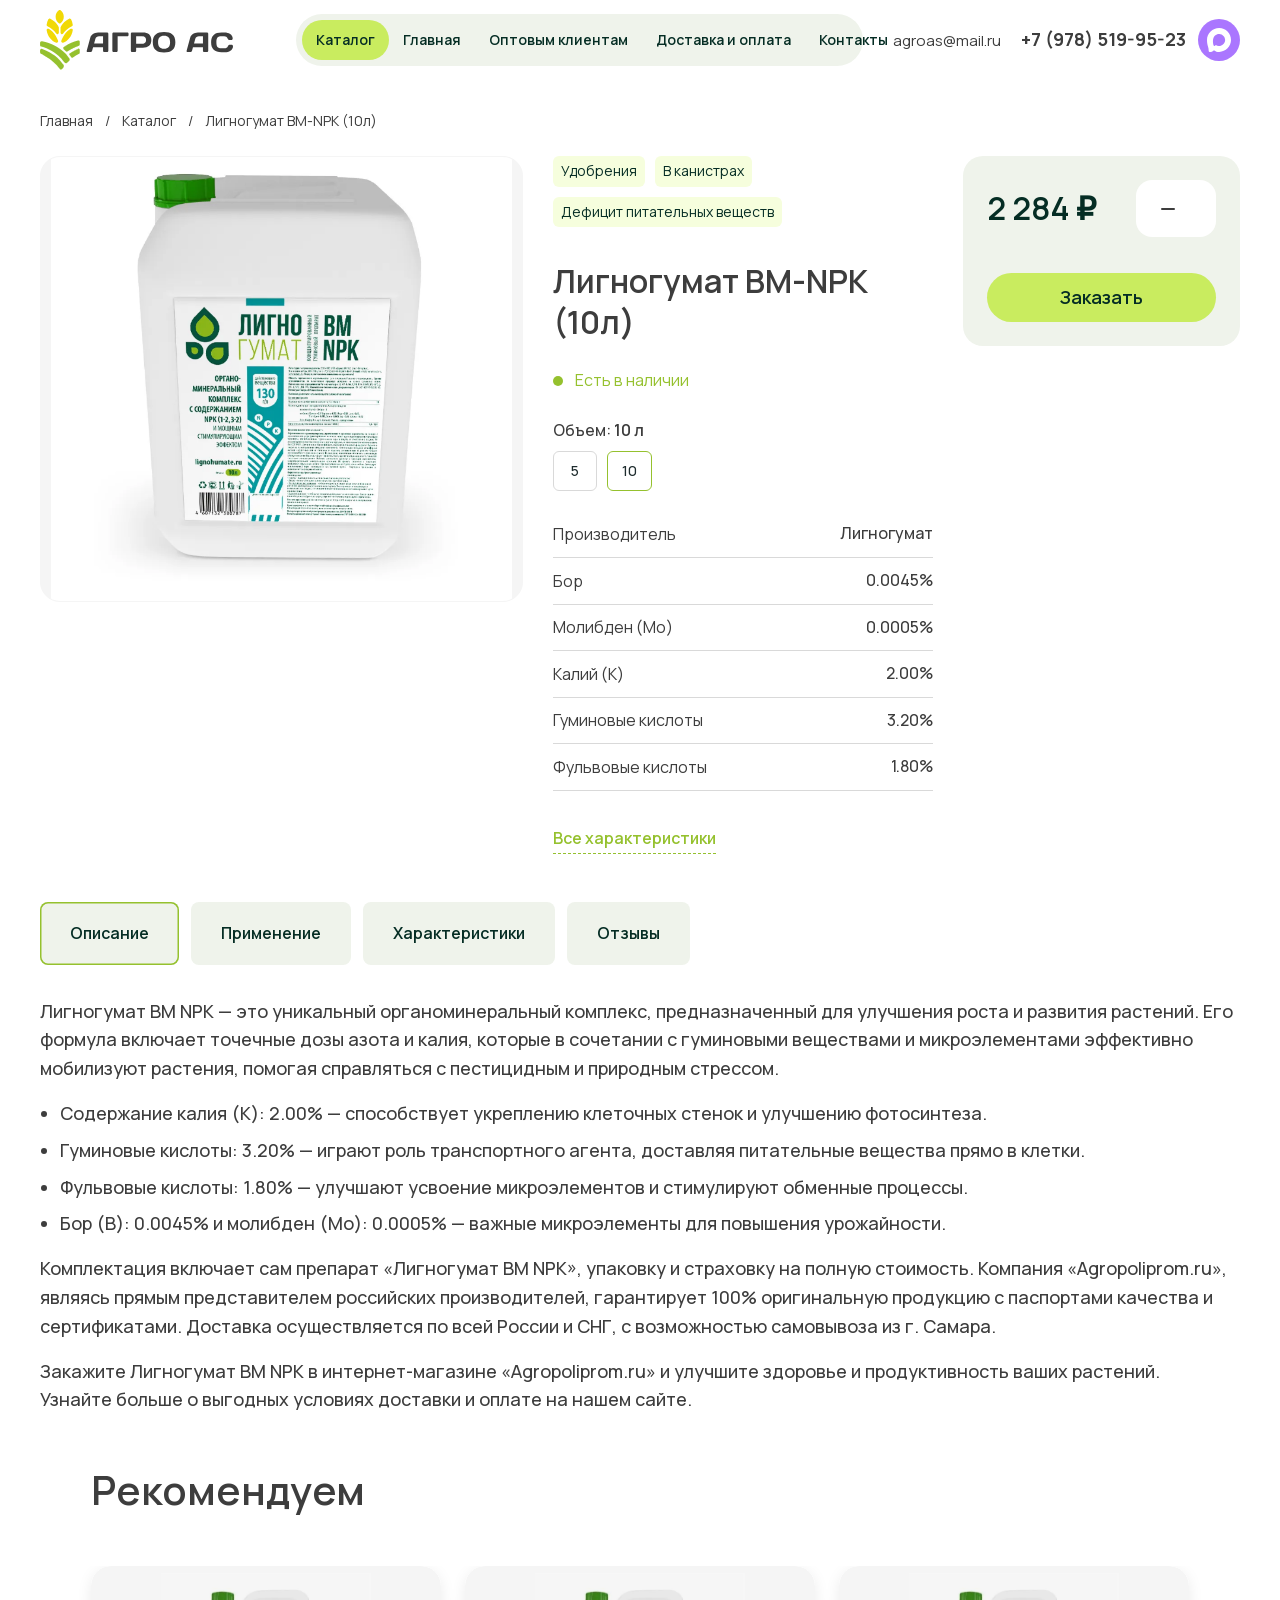
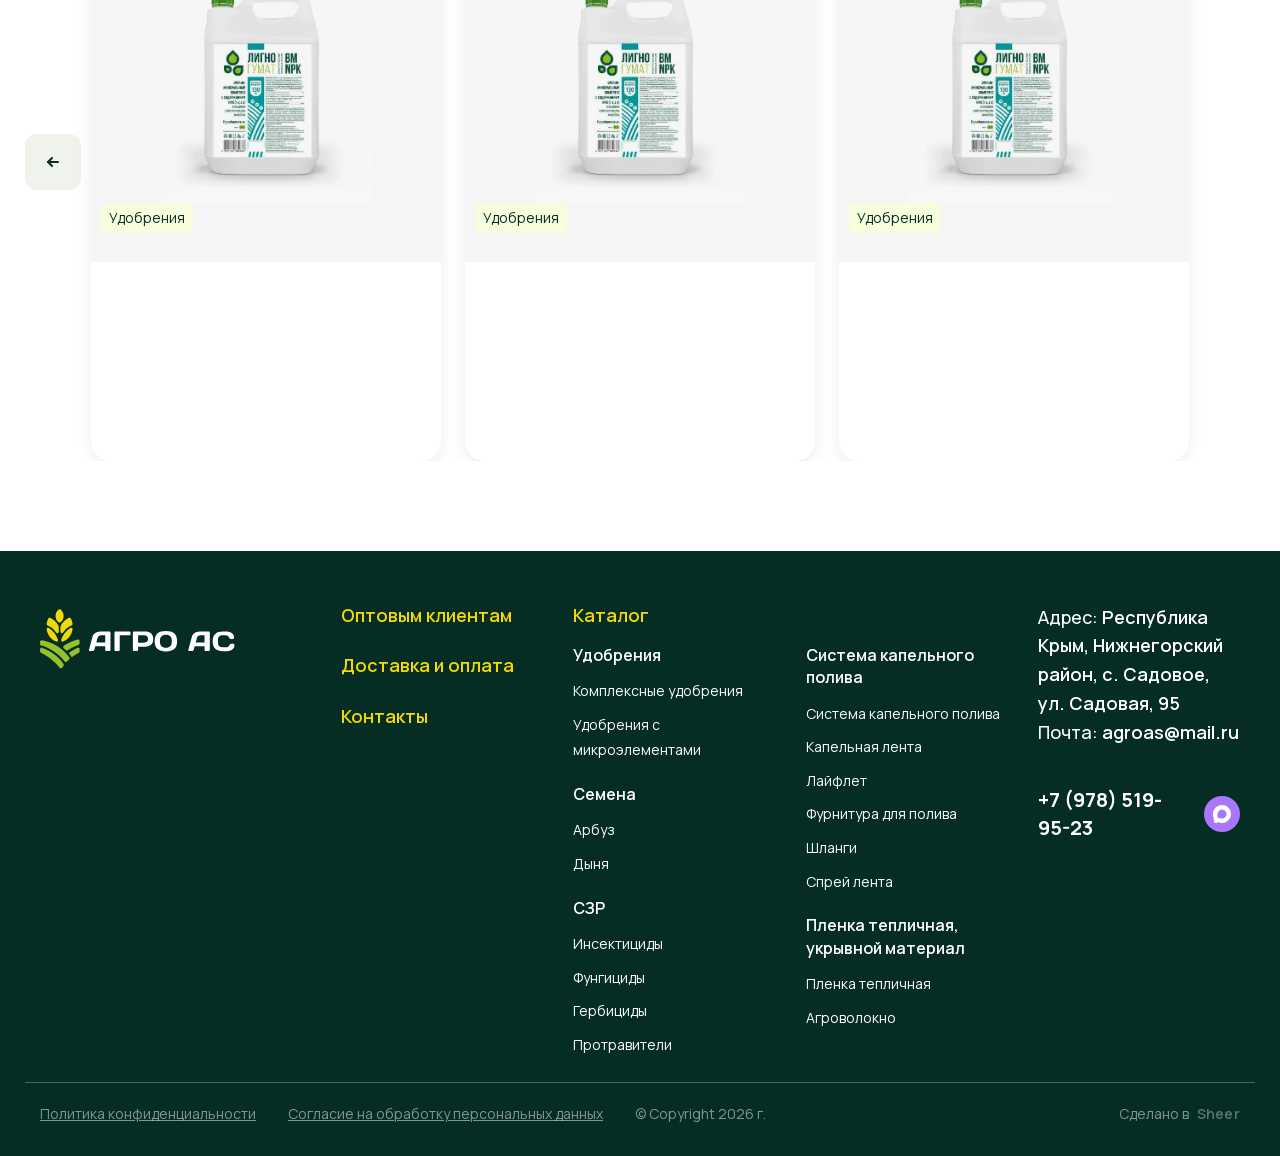
==== card.html @ 857ad9f2 "Добавлены внутренние страницы, карта сайта и доработки вёрстки. Страницы card.html и contacts.html с" ====
<!DOCTYPE html>
<!--[if lt IE 7]><html lang="ru" class="lt-ie9 lt-ie8 lt-ie7"><![endif]-->
<!--[if IE 7]><html lang="ru" class="lt-ie9 lt-ie8"><![endif]-->
<!--[if IE 8]><html lang="ru" class="lt-ie9"><![endif]-->
<!--[if gt IE 8]><!-->
<html lang="ru">
<!--<![endif]-->
<head>
	<meta charset="utf-8" />
	<title>Лигногумат ВМ-NPK (10л) — АГРО АС</title>
	<meta http-equiv="X-UA-Compatible" content="IE=edge" />
	<meta name="viewport" content="width=device-width, initial-scale=1, maximum-scale=1">
	<meta name="format-detection" content="telephone=no" />
	<link rel="stylesheet" href="libs/bootstrap/bootstrap-grid.css" />
	<link rel="stylesheet" href="libs/fontawesome-free-5.12.0-web/css/all.min.css" />
	<link rel="stylesheet" href="libs/fancybox-master/dist/jquery.fancybox.min.css" />
	<link rel="stylesheet" href="libs/slick-1.5.9/slick/slick.css" />
	<link rel="stylesheet" href="css/fonts.css?ver=1.0" />
	<link rel="stylesheet" href="css/main.css?ver=7.1" />
	<link rel="stylesheet" href="css/media.css?ver=5.8" />
</head>
<body class="wrapper__default">

	<div class="wrapper">

		<header class="header">
			<div class="container-fluid container-main">
				<div class="row align-items-center header__row">
					<div class="col-auto header__logo-col">
						<a href="index.html" class="logo logo--inner">
							<img src="img/logo-inner.svg" alt="АГРО АС">
						</a>
					</div>
					<div class="col header__nav-col d-none d-lg-block">
						<nav class="menu-pills">
							<ul class="menu-pills__list">
								<li><a href="#" class="btn-catalog active">Каталог</a></li>
								<li><a href="index.html">Главная</a></li>
								<li><a href="index.html#wholesale">Оптовым клиентам</a></li>
								<li><a href="index.html#delivery">Доставка и оплата</a></li>
								<li><a href="contacts.html">Контакты</a></li>
							</ul>
						</nav>
					</div>
					<div class="col-lg-auto d-none d-lg-flex align-items-center header__contacts">
						<a href="mailto:agroas@mail.ru" class="header__email">agroas@mail.ru</a>
						<a href="tel:+79785199523" class="phone-main phone-main--header">+7 (978) 519-95-23</a>
						<a href="#" class="btn-telegram" target="_blank" rel="noopener">
							<img src="img/icon-telegram.svg" alt="Telegram">
						</a>
					</div>
					<div class="col-auto header__bar">
						<a href="tel:+79785199523" class="phone-mobile"><i class="fal fa-phone-alt"></i></a>
						<div class="sandwich">
							<div class="sw-topper"></div>
							<div class="sw-bottom"></div>
							<div class="sw-footer"></div>
						</div>
					</div>
				</div>
			</div>
			<div class="menu-mobile">
				<nav class="menu-pills">
					<ul class="menu-pills__list">
						<li><a href="#" class="btn-catalog active">Каталог</a></li>
						<li><a href="index.html">Главная</a></li>
						<li><a href="index.html#wholesale">Оптовым клиентам</a></li>
						<li><a href="index.html#delivery">Доставка и оплата</a></li>
						<li><a href="contacts.html">Контакты</a></li>
					</ul>
				</nav>
				<div class="header__contacts">
					<a href="mailto:agroas@mail.ru" class="header__email">agroas@mail.ru</a>
					<div class="header__phone-wrap">
						<a href="tel:+79785199523" class="phone-main">+7 (978) 519-95-23</a>
						<a href="#" class="btn-telegram" target="_blank" rel="noopener">
							<img src="img/icon-telegram.svg" alt="Telegram">
						</a>
					</div>
				</div>
			</div>
			<div class="menu-overlay"></div>
		</header>

		<section class="product-page">
			<div class="container-fluid container-main">
				<nav class="breadcrumbs" aria-label="Хлебные крошки">
					<a href="index.html">Главная</a>
					<span class="breadcrumbs__sep">/</span>
					<a href="#">Каталог</a>
					<span class="breadcrumbs__sep">/</span>
					<span class="breadcrumbs__current">Лигногумат ВМ-NPK (10л)</span>
				</nav>

				<div class="row align-items-start product-page__hero">
					<div class="col-12 col-xl-5 product-page__gallery-col">
						<div class="product-page__gallery">
							<img src="img/product-card.png" alt="Лигногумат ВМ-NPK (10л)">
						</div>
					</div>
					<div class="col-12 col-xl-4 product-page__info-col">
						<div class="product-page__tags">
							<span class="product-page__tag">Удобрения</span>
							<span class="product-page__tag">В канистрах</span>
							<span class="product-page__tag">Дефицит питательных веществ</span>
						</div>
						<h1 class="product-page__title">Лигногумат ВМ-NPK (10л)</h1>
						<div class="product-page__status">
							<span class="product-page__status-dot"></span>
							Есть в наличии
						</div>
						<div class="product-page__volume">
							<div class="row">
								<div class="col-12">
									<p class="product-page__volume-label">Объем: <strong>10 л</strong></p>
								</div>
								<div class="col-12">
									<div class="product-page__volume-list">
										<button type="button" class="product-page__volume-item">5</button>
										<button type="button" class="product-page__volume-item active">10</button>
									</div>
								</div>
							</div>
						</div>
						<div class="product-page__specs-preview">
							<div class="product-page__specs-table">
								<div class="product-page__specs-row">
									<span class="product-page__specs-name">Производитель</span>
									<span class="product-page__specs-value">Лигногумат</span>
								</div>
								<div class="product-page__specs-row">
									<span class="product-page__specs-name">Бор</span>
									<span class="product-page__specs-value">0.0045%</span>
								</div>
								<div class="product-page__specs-row">
									<span class="product-page__specs-name">Молибден (Mo)</span>
									<span class="product-page__specs-value">0.0005%</span>
								</div>
								<div class="product-page__specs-row">
									<span class="product-page__specs-name">Калий (К)</span>
									<span class="product-page__specs-value">2.00%</span>
								</div>
								<div class="product-page__specs-row">
									<span class="product-page__specs-name">Гуминовые кислоты</span>
									<span class="product-page__specs-value">3.20%</span>
								</div>
								<div class="product-page__specs-row">
									<span class="product-page__specs-name">Фульвовые кислоты</span>
									<span class="product-page__specs-value">1.80%</span>
								</div>
							</div>
							<button type="button" class="product-page__specs-all" data-tab-link="characteristics">Все характеристики</button>
						</div>
					</div>
					<div class="col-12 col-xl-3 product-page__buy-col">
						<aside class="product-page__buy">
							<div class="row align-items-center no-gutters product-page__buy-top">
								<div class="col-auto product-page__price-col">
									<div class="product-page__price">2&nbsp;284 ₽</div>
								</div>
								<div class="col product-page__qty-col">
									<div class="product-page__qty">
										<button type="button" class="product-page__qty-btn product-page__qty-btn--minus" aria-label="Уменьшить количество">
											<img src="img/icon-qty-minus.svg" width="24" height="24" alt="">
										</button>
										<input type="text" class="product-page__qty-input" value="1" readonly inputmode="numeric" aria-label="Количество">
										<button type="button" class="product-page__qty-btn product-page__qty-btn--plus" aria-label="Увеличить количество">
											<img src="img/icon-qty-plus.svg" width="24" height="24" alt="">
										</button>
									</div>
								</div>
							</div>
							<a href="#modal-application" class="btn-main product-page__order fancybox">Заказать</a>
						</aside>
					</div>
				</div>

				<div class="product-page__tabs-wrap tabs-page">
					<ul class="product-page__tabs-nav">
						<li><button type="button" class="product-page__tab active" data-tab="description">Описание</button></li>
						<li><button type="button" class="product-page__tab" data-tab="application">Применение</button></li>
						<li><button type="button" class="product-page__tab" data-tab="characteristics">Характеристики</button></li>
						<li><button type="button" class="product-page__tab" data-tab="reviews">Отзывы</button></li>
					</ul>
					<div class="product-page__tabs-panels">
						<div class="product-page__panel active" data-tab="description">
							<div class="product-page__text">
								<p>Лигногумат BM NPK — это уникальный органоминеральный комплекс, предназначенный для улучшения роста и развития растений. Его формула включает точечные дозы азота и калия, которые в сочетании с гуминовыми веществами и микроэлементами эффективно мобилизуют растения, помогая справляться с пестицидным и природным стрессом.</p>
								<ul>
									<li>Содержание калия (К): 2.00% — способствует укреплению клеточных стенок и улучшению фотосинтеза.</li>
									<li>Гуминовые кислоты: 3.20% — играют роль транспортного агента, доставляя питательные вещества прямо в клетки.</li>
									<li>Фульвовые кислоты: 1.80% — улучшают усвоение микроэлементов и стимулируют обменные процессы.</li>
									<li>Бор (B): 0.0045% и молибден (Mo): 0.0005% — важные микроэлементы для повышения урожайности.</li>
								</ul>
								<p>Комплектация включает сам препарат «Лигногумат BM NPK», упаковку и страховку на полную стоимость. Компания «Agropoliprom.ru», являясь прямым представителем российских производителей, гарантирует 100% оригинальную продукцию с паспортами качества и сертификатами. Доставка осуществляется по всей России и СНГ, с возможностью самовывоза из г. Самара.</p>
								<p>Закажите Лигногумат BM NPK в интернет-магазине «Agropoliprom.ru» и улучшите здоровье и продуктивность ваших растений. Узнайте больше о выгодных условиях доставки и оплате на нашем сайте.</p>
							</div>
						</div>
						<div class="product-page__panel" data-tab="application">
							<div class="product-page__text">
								<p>Применяется для подкормки овощных, плодово-ягодных и полевых культур в период активного роста. Рекомендуется вносить раствором при поливе или опрыскивании согласно инструкции производителя.</p>
							</div>
						</div>
						<div class="product-page__panel" data-tab="characteristics">
							<div class="product-page__specs-table product-page__specs-table--full">
								<div class="product-page__specs-row">
									<span class="product-page__specs-name">Производитель</span>
									<span class="product-page__specs-value">Лигногумат</span>
								</div>
								<div class="product-page__specs-row product-page__specs-row--alt">
									<span class="product-page__specs-name">Бор</span>
									<span class="product-page__specs-value">0.0045%</span>
								</div>
								<div class="product-page__specs-row">
									<span class="product-page__specs-name">Молибден (Mo)</span>
									<span class="product-page__specs-value">0.0005%</span>
								</div>
								<div class="product-page__specs-row product-page__specs-row--alt">
									<span class="product-page__specs-name">Калий (К)</span>
									<span class="product-page__specs-value">2.00%</span>
								</div>
								<div class="product-page__specs-row">
									<span class="product-page__specs-name">Гуминовые кислоты</span>
									<span class="product-page__specs-value">3.20%</span>
								</div>
								<div class="product-page__specs-row product-page__specs-row--alt">
									<span class="product-page__specs-name">Фульвовые кислоты</span>
									<span class="product-page__specs-value">1.80%</span>
								</div>
							</div>
						</div>
						<div class="product-page__panel" data-tab="reviews">
							<div class="product-page__text">
								<p>Отзывов пока нет. Будьте первым, кто оставит отзыв о товаре.</p>
							</div>
						</div>
					</div>
				</div>

				<div class="product-page__recommend">
					<div class="row align-items-center product-page__recommend-layout">
						<div class="col-auto product-page__recommend-arrow-col product-page__recommend-arrow-col--prev">
							<div class="product-page__recommend-prev">
								<button type="button" class="slick-prev product-page__recommend-arrow product-page__recommend-arrow--prev" aria-label="Предыдущий слайд">
									<span class="product-page__recommend-arrow-icon" aria-hidden="true">
										<img src="img/Arrow_Left_SM.svg" width="24" height="24" alt="">
									</span>
								</button>
							</div>
						</div>
						<div class="col product-page__recommend-main">
							<h2 class="title-section product-page__recommend-title">Рекомендуем</h2>
							<div class="products__slider products__slider--recommend">
						<div class="products__slide">
							<div class="item-product">
								<div class="item-product__top">
									<img src="img/product-1.png" alt="NPK комплекс">
									<span class="item-product__tag">Удобрения</span>
								</div>
								<div class="item-product__body">
									<div class="item-product__name">NPK комплекс</div>
									<div class="item-product__meta">
										<span class="item-product__status">В наличии</span>
										<span class="item-product__pack">Фасовка: <strong>25 кг</strong></span>
									</div>
									<div class="item-product__footer">
										<span class="item-product__price">2 500 ₽/шт</span>
										<button type="button" class="btn-order">Заказать</button>
									</div>
								</div>
							</div>
						</div>
						<div class="products__slide">
							<div class="item-product">
								<div class="item-product__top">
									<img src="img/product-1.png" alt="NPK комплекс">
									<span class="item-product__tag">Удобрения</span>
								</div>
								<div class="item-product__body">
									<div class="item-product__name">NPK комплекс</div>
									<div class="item-product__meta">
										<span class="item-product__status">В наличии</span>
										<span class="item-product__pack">Фасовка: <strong>25 кг</strong></span>
									</div>
									<div class="item-product__footer">
										<span class="item-product__price">2 500 ₽/шт</span>
										<button type="button" class="btn-order">Заказать</button>
									</div>
								</div>
							</div>
						</div>
						<div class="products__slide">
							<div class="item-product">
								<div class="item-product__top">
									<img src="img/product-1.png" alt="NPK комплекс">
									<span class="item-product__tag">Удобрения</span>
								</div>
								<div class="item-product__body">
									<div class="item-product__name">NPK комплекс</div>
									<div class="item-product__meta">
										<span class="item-product__status">В наличии</span>
										<span class="item-product__pack">Фасовка: <strong>25 кг</strong></span>
									</div>
									<div class="item-product__footer">
										<span class="item-product__price">2 500 ₽/шт</span>
										<button type="button" class="btn-order">Заказать</button>
									</div>
								</div>
							</div>
						</div>
						<div class="products__slide">
							<div class="item-product">
								<div class="item-product__top">
									<img src="img/product-1.png" alt="NPK комплекс">
									<span class="item-product__tag">Удобрения</span>
								</div>
								<div class="item-product__body">
									<div class="item-product__name">NPK комплекс</div>
									<div class="item-product__meta">
										<span class="item-product__status">В наличии</span>
										<span class="item-product__pack">Фасовка: <strong>25 кг</strong></span>
									</div>
									<div class="item-product__footer">
										<span class="item-product__price">2 500 ₽/шт</span>
										<button type="button" class="btn-order">Заказать</button>
									</div>
								</div>
							</div>
						</div>
						<div class="products__slide">
							<div class="item-product">
								<div class="item-product__top">
									<img src="img/product-1.png" alt="NPK комплекс">
									<span class="item-product__tag">Удобрения</span>
								</div>
								<div class="item-product__body">
									<div class="item-product__name">NPK комплекс</div>
									<div class="item-product__meta">
										<span class="item-product__status">В наличии</span>
										<span class="item-product__pack">Фасовка: <strong>25 кг</strong></span>
									</div>
									<div class="item-product__footer">
										<span class="item-product__price">2 500 ₽/шт</span>
										<button type="button" class="btn-order">Заказать</button>
									</div>
								</div>
							</div>
						</div>
						<div class="products__slide">
							<div class="item-product">
								<div class="item-product__top">
									<img src="img/product-1.png" alt="NPK комплекс">
									<span class="item-product__tag">Удобрения</span>
								</div>
								<div class="item-product__body">
									<div class="item-product__name">NPK комплекс</div>
									<div class="item-product__meta">
										<span class="item-product__status">В наличии</span>
										<span class="item-product__pack">Фасовка: <strong>25 кг</strong></span>
									</div>
									<div class="item-product__footer">
										<span class="item-product__price">2 500 ₽/шт</span>
										<button type="button" class="btn-order">Заказать</button>
									</div>
								</div>
							</div>
						</div>
						<div class="products__slide">
							<div class="item-product">
								<div class="item-product__top">
									<img src="img/product-1.png" alt="NPK комплекс">
									<span class="item-product__tag">Удобрения</span>
								</div>
								<div class="item-product__body">
									<div class="item-product__name">NPK комплекс</div>
									<div class="item-product__meta">
										<span class="item-product__status">В наличии</span>
										<span class="item-product__pack">Фасовка: <strong>25 кг</strong></span>
									</div>
									<div class="item-product__footer">
										<span class="item-product__price">2 500 ₽/шт</span>
										<button type="button" class="btn-order">Заказать</button>
									</div>
								</div>
							</div>
						</div>
						<div class="products__slide">
							<div class="item-product">
								<div class="item-product__top">
									<img src="img/product-1.png" alt="NPK комплекс">
									<span class="item-product__tag">Удобрения</span>
								</div>
								<div class="item-product__body">
									<div class="item-product__name">NPK комплекс</div>
									<div class="item-product__meta">
										<span class="item-product__status">В наличии</span>
										<span class="item-product__pack">Фасовка: <strong>25 кг</strong></span>
									</div>
									<div class="item-product__footer">
										<span class="item-product__price">2 500 ₽/шт</span>
										<button type="button" class="btn-order">Заказать</button>
									</div>
								</div>
							</div>
						</div>
							</div>
						</div>
						<div class="col-auto product-page__recommend-arrow-col product-page__recommend-arrow-col--next">
							<div class="product-page__recommend-next">
								<button type="button" class="slick-next product-page__recommend-arrow product-page__recommend-arrow--next" aria-label="Следующий слайд">
									<span class="product-page__recommend-arrow-icon" aria-hidden="true">
										<img src="img/Arrow_Left_SM.svg" width="24" height="24" alt="">
									</span>
								</button>
							</div>
						</div>
					</div>
				</div>
			</div>
		</section>

		<footer class="footer">
			<div class="container-fluid container-main">
				<div class="row footer__top align-items-start">
					<div class="col-auto footer__logo-col">
						<a href="index.html" class="logo footer__logo">
							<img src="img/logo.svg" alt="АГРО АС">
						</a>
					</div>
					<div class="col footer__nav-wrap">
						<div class="row align-items-start">
							<div class="col-lg-3 col-md-6 footer__col">
								<ul class="footer__menu">
									<li><a href="index.html#wholesale">Оптовым клиентам</a></li>
									<li><a href="index.html#delivery">Доставка и оплата</a></li>
									<li><a href="contacts.html">Контакты</a></li>
								</ul>
							</div>
							<div class="col-lg-6 col-md-12 footer__col footer__col--catalog">
								<div class="footer__col-title">Каталог</div>
								<div class="row footer__catalog">
									<div class="col-lg-6 col-md-6 footer__catalog-col">
										<div class="footer__category">
											<a href="#" class="footer__category-title">Удобрения</a>
											<ul class="footer__sub">
												<li><a href="#">Комплексные удобрения</a></li>
												<li><a href="#">Удобрения с микроэлементами</a></li>
											</ul>
										</div>
										<div class="footer__category">
											<a href="#" class="footer__category-title">Семена</a>
											<ul class="footer__sub">
												<li><a href="#">Арбуз</a></li>
												<li><a href="#">Дыня</a></li>
											</ul>
										</div>
										<div class="footer__category">
											<a href="#" class="footer__category-title">СЗР</a>
											<ul class="footer__sub">
												<li><a href="#">Инсектициды</a></li>
												<li><a href="#">Фунгициды</a></li>
												<li><a href="#">Гербициды</a></li>
												<li><a href="#">Протравители</a></li>
											</ul>
										</div>
									</div>
									<div class="col-lg-6 col-md-6 footer__catalog-col">
										<div class="footer__category">
											<a href="#" class="footer__category-title">Система капельного полива</a>
											<ul class="footer__sub">
												<li><a href="#">Система капельного полива</a></li>
												<li><a href="#">Капельная лента</a></li>
												<li><a href="#">Лайфлет</a></li>
												<li><a href="#">Фурнитура для полива</a></li>
												<li><a href="#">Шланги</a></li>
												<li><a href="#">Спрей лента</a></li>
											</ul>
										</div>
										<div class="footer__category">
											<a href="#" class="footer__category-title">Пленка тепличная, укрывной материал</a>
											<ul class="footer__sub">
												<li><a href="#">Пленка тепличная</a></li>
												<li><a href="#">Агроволокно</a></li>
											</ul>
										</div>
									</div>
								</div>
							</div>
							<div class="col-lg-3 col-md-12 footer__col footer__col--contacts ml-lg-auto">
								<p class="footer__contacts-text">Адрес: <strong>Республика Крым, Нижнегорский район, с. Садовое, ул. Садовая, 95</strong><br>Почта: <strong>agroas@mail.ru</strong></p>
								<div class="footer__phone-row">
									<a href="tel:+79785199523" class="footer__phone">+7 (978) 519-95-23</a>
									<a href="#" class="btn-telegram btn-telegram--footer" target="_blank" rel="noopener">
										<img src="img/icon-telegram.svg" alt="Telegram">
									</a>
								</div>
							</div>
						</div>
					</div>
				</div>
				<div class="footer__bottom">
					<div class="footer__legal">
						<a href="#">Политика конфиденциальности</a>
						<a href="#">Согласие на обработку персональных данных</a>
						<span class="footer__copy">© Copyright 2026 г.</span>
					</div>
					<div class="footer__made">Сделано в <span class="footer__made-logo">Sheer</span></div>
				</div>
			</div>
		</footer>

	</div>

	<div id="modal-callback" class="modal-block">
		<div class="modal-wrap">
			<div class="title-section">Заказать звонок</div>
			<div class="descr-modal">и наш менеджер свяжется с вами в течение 30 минут</div>
			<form>
				<div class="item-form">
					<input type="text" placeholder="Ваше имя" required>
				</div>
				<div class="item-form">
					<input type="tel" placeholder="Номер телефона" class="input-phone" inputmode="numeric" required>
				</div>
				<input type="submit" class="btn-main" value="Отправить">
				<div class="checkbox">
					<label>
						<input type="checkbox" required checked>
						<span>Я согласен с условиями обработки персональных данных</span>
					</label>
				</div>
			</form>
		</div>
	</div>

	<div id="modal-application" class="modal-block">
		<div class="modal-wrap">
			<div class="title-section">Оставить заявку</div>
			<div class="descr-modal">и получите индивидуальное коммерческое предложение в течение 30 минут</div>
			<form>
				<div class="item-form">
					<input type="text" placeholder="Ваше имя" required>
				</div>
				<div class="item-form">
					<input type="tel" placeholder="Номер телефона" class="input-phone" inputmode="numeric" required>
				</div>
				<input type="submit" class="btn-main" value="Отправить">
				<div class="checkbox">
					<label>
						<input type="checkbox" required checked>
						<span>Я согласен с условиями обработки персональных данных</span>
					</label>
				</div>
			</form>
		</div>
	</div>

	<script src="libs/jquery/jquery-3.6.0.min.js"></script>
	<script src="libs/fancybox-master/dist/jquery.fancybox.min.js"></script>
	<script src="libs/slick-1.5.9/slick/slick.min.js"></script>
	<script src="libs/mask/jquery.maskedinput.js"></script>
	<script src="js/common.js?ver=4.3"></script>
</body>
</html>
---- css/fonts.css ----
@font-face {
	font-family: 'Manrope';
	src: url('../fonts/manrope-cyrillic-ext.woff2') format('woff2');
	font-weight: 400 800;
	font-style: normal;
	font-display: swap;
	unicode-range: U+0460-052F, U+1C80-1C8A, U+20B4, U+2DE0-2DFF, U+A640-A69F, U+FE2E-FE2F;
}

@font-face {
	font-family: 'Manrope';
	src: url('../fonts/manrope-cyrillic.woff2') format('woff2');
	font-weight: 400 800;
	font-style: normal;
	font-display: swap;
	unicode-range: U+0301, U+0400-045F, U+0490-0491, U+04B0-04B1, U+2116;
}

@font-face {
	font-family: 'Manrope';
	src: url('../fonts/manrope-latin.woff2') format('woff2');
	font-weight: 400 800;
	font-style: normal;
	font-display: swap;
	unicode-range: U+0000-00FF, U+0131, U+0152-0153, U+02BB-02BC, U+02C6, U+02DA, U+02DC, U+0304, U+0308, U+0329, U+2000-206F, U+20AC, U+2122, U+2191, U+2193, U+2212, U+2215, U+FEFF, U+FFFD;
}

@font-face {
	font-family: 'Ubuntu';
	src: url('../fonts/ubuntu-cyrillic.woff2') format('woff2');
	font-weight: 700;
	font-style: normal;
	font-display: swap;
	unicode-range: U+0301, U+0400-045F, U+0490-0491, U+04B0-04B1, U+2116;
}

@font-face {
	font-family: 'Ubuntu';
	src: url('../fonts/ubuntu-latin.woff2') format('woff2');
	font-weight: 700;
	font-style: normal;
	font-display: swap;
	unicode-range: U+0000-00FF, U+0131, U+0152-0153, U+02BB-02BC, U+02C6, U+02DA, U+02DC, U+0304, U+0308, U+0329, U+2000-206F, U+20AC, U+2122, U+2191, U+2193, U+2212, U+2215, U+FEFF, U+FFFD;
}
---- css/main.css ----
*::-webkit-input-placeholder {
	color: #9c9d9d;
	opacity: 1;
}
*:-moz-placeholder {
	color: #9c9d9d;
	opacity: 1;
}
*::-moz-placeholder {
	color: #9c9d9d;
	opacity: 1;
}
*:-ms-input-placeholder {
	color: #9c9d9d;
	opacity: 1;
}

:root {
	--color-dark: #052d24;
	--color-text: #3d3d3d;
	--color-accent: #c9ec5f;
	--color-yellow: #f2d906;
	--color-cream: #f7f1e3;
	--color-green-bg: #eff3eb;
	--color-tag-bg: #f6fedd;
	--color-status: #95c12e;
	--section-pad: 90px;
	--head-gap: 50px;
	--head-descr-gap: 13px;
	--ease-smooth: cubic-bezier(0.22, 1, 0.36, 1);
	--shadow-btn: 0 8px 22px rgba(5, 45, 36, 0.16);
	--shadow-card: 0 12px 32px rgba(5, 45, 36, 0.12);
	--shadow-card-deep: 0 18px 48px rgba(0, 0, 0, 0.22);
}

body {
	font-family: 'Manrope', Arial, sans-serif;
	font-size: 16px;
	line-height: 160%;
	color: var(--color-text);
	overflow-x: hidden;
	margin: 0;
	background: #fff;
	-webkit-font-smoothing: antialiased;
	-moz-osx-font-smoothing: grayscale;
}

input,
button,
textarea,
input.text,
input[type="text"],
input[type="button"],
input[type="submit"] {
	-webkit-appearance: none;
	-moz-appearance: none;
	appearance: none;
}

*:link,
*:visited,
*:hover,
*:focus,
*:active {
	outline: 0;
	-webkit-tap-highlight-color: transparent;
}

a,
button,
input,
img {
	transition: all 0.3s;
}

h1,
h2,
h3,
h4,
h5,
h6 {
	padding: 0;
	margin: 0;
	font-weight: normal;
}

ul {
	padding: 0;
	margin: 0;
}

ul li {
	list-style-type: none;
}

img {
	display: block;
	max-width: 100%;
}

p {
	padding: 0;
	margin: 0;
}

form {
	margin: 0;
}

a {
	text-decoration: none;
	color: inherit;
}

.wrapper {
	overflow: hidden;
}

body.wrapper__default .wrapper {
	overflow: visible;
}

/* Figma: холст 1920px, поля 160px, контент 1600px */
.container-fluid.container-main,
.container-main {
	width: 100%;
	max-width: 1920px;
	margin-left: auto;
	margin-right: auto;
	padding-left: 160px;
	padding-right: 160px;
	box-sizing: border-box;
}

.title-section {
	font-weight: 600;
	font-size: 48px;
	line-height: 130%;
	color: var(--color-text);
}

.descr-section {
	font-weight: 500;
	font-size: 18px;
	line-height: 160%;
	color: var(--color-text);
}

.head-section {
	margin-bottom: var(--head-gap);
}

.head-section .descr-section {
	margin-top: var(--head-descr-gap);
	max-width: 788px;
}

.btn-main {
	display: inline-flex;
	align-items: center;
	justify-content: center;
	gap: 14px;
	padding: 14px 24px;
	border-radius: 100px;
	border: none;
	cursor: pointer;
	font-family: 'Manrope', Arial, sans-serif;
	font-weight: 600;
	font-size: 20px;
	line-height: 160%;
	color: #052d24;
	background: #c9ec5f;
	white-space: nowrap;
}

.btn-main img {
	width: 42px;
	height: 42px;
	flex-shrink: 0;
}

.btn-main--yellow {
	background: #f2d906;
}

.btn-main--dark {
	background: #052d24;
	color: #fff;
}

.btn-main--outline {
	background: transparent;
	border: 1px solid #c9ec5f;
	color: #c9ec5f;
}

.btn-catalog {
	display: inline-flex;
	align-items: center;
	justify-content: center;
	padding: 12px 20px;
	border-radius: 60px;
	font-weight: 600;
	font-size: 16px;
	line-height: 140%;
	color: #052d24;
	background: #c9ec5f;
}

.btn-order {
	display: inline-flex;
	align-items: center;
	justify-content: center;
	padding: 12px 20px;
	border-radius: 60px;
	font-weight: 600;
	font-size: 16px;
	line-height: 140%;
	color: #052d24;
	background: #c9ec5f;
	border: none;
	cursor: pointer;
}

.header__row {
	position: relative;
	z-index: 510;
	flex-wrap: nowrap;
}

.header__logo-col {
	flex-shrink: 0;
}

.header__nav-col {
	min-width: 0;
	padding-left: 118px;
	flex-shrink: 1;
}

.header__bar {
	display: none;
	align-items: center;
	position: relative;
	z-index: 511;
}

.billbord__spacer {
	height: 134px;
}

.products__slider .slick-track {
	display: flex;
}

.products__slider .slick-slide {
	height: auto;
}

.products__slider .slick-slide > div {
	height: 100%;
}

/* Header */
.header {
	position: fixed;
	top: 0;
	left: 0;
	width: 100%;
	z-index: 500;
	padding: 25px 0;
	color: #fff;
	transition: all 0.3s;
}

.header.fixed {
	padding: 15px 0;
	background: #052d24;
	box-shadow: 0 4px 20px rgba(0, 0, 0, 0.1);
}

.header.fixed .menu-pills {
	background: rgba(255, 255, 255, 0.12);
}

.header.fixed .sandwich div {
	background: #fff;
}

/* Inner pages — Figma Frame 337 */
.wrapper__default {
	padding-top: 0;
}

.wrapper__default .header {
	position: relative;
	background: #fff;
	padding: 10px 0;
	color: var(--color-text);
	box-shadow: none;
}

.wrapper__default .header .menu-pills {
	background: var(--color-green-bg);
}

.wrapper__default .header .menu-pills__list li a {
	color: var(--color-dark);
}

.wrapper__default .header .menu-pills__list li a.active {
	background: transparent;
	color: var(--color-dark);
}

.wrapper__default .header .menu-pills__list li a.btn-catalog {
	background: var(--color-accent);
	color: var(--color-dark);
}

.wrapper__default .header .header__email,
.wrapper__default .header .phone-main--header {
	color: var(--color-text);
}

.wrapper__default .header .sandwich div {
	background: var(--color-dark);
}

.wrapper__default .header .sandwich.active div {
	background: #fff;
}

.wrapper__default .header .logo img {
	width: 193px;
	height: 60px;
}

.wrapper__default .header .menu-pills__list li a:not(.btn-catalog) {
	transition:
		background-color 0.25s ease,
		color 0.25s ease,
		transform 0.25s var(--ease-smooth);
}

.wrapper__default .header .menu-pills__list li a:not(.btn-catalog):hover {
	background: #fff;
}

.wrapper__default .header .menu-pills__list li a.btn-catalog {
	transition:
		background-color 0.25s ease,
		color 0.25s ease,
		transform 0.25s var(--ease-smooth);
}

.wrapper__default .header .menu-pills__list li a.btn-catalog:hover {
	background: #b5dc4a;
}

body.wrapper__default.body--menu .header {
	background: #052d24;
}

body.wrapper__default.body--menu .header .menu-pills {
	background: rgba(255, 255, 255, 0.12);
}

body.wrapper__default.body--menu .header .menu-pills__list li a {
	color: #fff;
}

body.wrapper__default.body--menu .header .menu-pills__list li a.btn-catalog {
	background: #c9ec5f;
	color: #052d24;
}

body.wrapper__default.body--menu .header .menu-pills__list li a:not(.btn-catalog):hover {
	background: rgba(255, 255, 255, 0.18);
}

body.wrapper__default.body--menu .header .menu-pills__list li a.btn-catalog:hover {
	background: #b5dc4a;
}

body.wrapper__default.body--menu .header .header__email,
body.wrapper__default.body--menu .header .phone-main--header {
	color: #fff;
}

.header__top {
	display: flex;
	align-items: center;
	justify-content: space-between;
	margin-bottom: 92px;
}

.header .logo {
	display: block;
	flex-shrink: 0;
	line-height: 0;
}

.header .logo img {
	width: 195px;
	height: 72px;
	max-width: none;
	object-fit: contain;
}

.menu-pills {
	display: flex;
	align-items: center;
	padding: 6px;
	border-radius: 100px;
	background: rgba(255, 255, 255, 0.2);
}

.menu-pills__list {
	display: flex;
	align-items: center;
}

.menu-pills__list li a {
	display: inline-flex;
	align-items: center;
	justify-content: center;
	padding: 12px 20px;
	border-radius: 60px;
	font-weight: 600;
	font-size: 16px;
	line-height: 140%;
	color: #fff;
	white-space: nowrap;
}

.menu-pills__list li a.active,
.menu-pills__list li a.btn-catalog {
	background: #c9ec5f;
	color: #052d24;
}

.header__contacts {
	flex-wrap: nowrap;
	flex-shrink: 0;
	width: auto;
	max-width: none;
}

.header__email {
	font-weight: 400;
	font-size: 16px;
	line-height: 140%;
	color: #fff;
	margin-right: 41px;
	white-space: nowrap;
	flex-shrink: 0;
}

.header__phone-wrap {
	display: flex;
	align-items: center;
	flex-wrap: nowrap;
}

.phone-main {
	font-weight: 700;
	font-size: 20px;
	line-height: 140%;
	color: inherit;
}

.phone-main--header {
	margin-right: 17px;
	white-space: nowrap;
	flex-shrink: 0;
}

.btn-telegram {
	display: flex;
	align-items: center;
	justify-content: center;
	width: 48px;
	height: 48px;
	border-radius: 50%;
	background: #aa76ff;
	flex-shrink: 0;
}

.btn-telegram img {
	width: 24px;
	height: 24px;
}

.sandwich {
	display: none;
	width: 40px;
	height: 30px;
	position: relative;
	z-index: 520;
	cursor: pointer;
	flex-shrink: 0;
	overflow: visible;
}

.sandwich div {
	width: 100%;
	height: 3px;
	background: #fff;
	border-radius: 2px;
	position: absolute;
	left: 0;
	transform-origin: center;
	transition: transform 0.3s ease, top 0.3s ease, bottom 0.3s ease, opacity 0.3s ease;
}

.sandwich .sw-topper {
	top: 0;
}

.sandwich .sw-bottom {
	top: 50%;
	margin-top: -1.5px;
}

.sandwich .sw-footer {
	bottom: 0;
}

.sandwich.active .sw-topper,
.sandwich.active .sw-footer {
	background: #fff;
}

.sandwich.active .sw-topper {
	top: 50%;
	bottom: auto;
	margin-top: -1.5px;
	transform: rotate(45deg);
}

.sandwich.active .sw-bottom {
	opacity: 0;
}

.sandwich.active .sw-footer {
	top: 50%;
	bottom: auto;
	margin-top: -1.5px;
	transform: rotate(-45deg);
}

body.body--menu .header {
	z-index: 600;
	background: #052d24;
}

body.body--menu .header__row,
body.body--menu .header__bar,
body.body--menu .sandwich {
	z-index: 620;
}

body.body--menu .sandwich div {
	background: #fff;
}

.menu-mobile {
	display: none;
	position: fixed;
	top: 0;
	left: 0;
	width: 100%;
	height: 100%;
	background: #052d24;
	z-index: 499;
	padding: 100px 24px 40px;
	overflow-y: auto;
	box-sizing: border-box;
}

.menu-mobile .menu-pills {
	flex-direction: column;
	background: transparent;
	align-items: flex-start;
	width: 100%;
	border-radius: 0;
	padding: 0;
}

.menu-mobile .menu-pills__list {
	flex-direction: column;
	align-items: flex-start;
	width: 100%;
	margin: 0;
	padding: 0;
	list-style: none;
}

.menu-mobile .menu-pills__list li {
	width: 100%;
}

.menu-mobile .menu-pills__list li a {
	display: flex;
	width: 100%;
	justify-content: flex-start;
	text-align: left;
	padding-left: 0;
	padding-right: 0;
}

.menu-mobile .header__contacts {
	flex-direction: column;
	align-items: flex-start;
	margin-top: 32px;
}

.menu-mobile .header__email {
	margin: 0 0 16px;
}

.menu-overlay {
	display: none;
	position: fixed;
	inset: 0;
	background: rgba(0, 0, 0, 0.5);
	z-index: 498;
}

body.body--menu {
	overflow: hidden;
}

.phone-mobile {
	display: none;
	width: 44px;
	height: 44px;
	align-items: center;
	justify-content: center;
	border-radius: 50%;
	background: #c9ec5f;
	color: #052d24;
	font-size: 18px;
}

/* Hero */
.billbord {
	position: relative;
	min-height: 960px;
	padding-top: 25px;
	padding-bottom: 89px;
	box-sizing: border-box;
	color: #fff;
}

.billbord__bg {
	position: absolute;
	inset: 0;
	z-index: -1;
}

.billbord__bg::before {
	content: '';
	position: absolute;
	inset: 0;
	background: rgba(0, 0, 0, 0.2);
	z-index: 1;
}

.billbord__bg img {
	width: 100%;
	height: 100%;
	object-fit: cover;
}

.billbord__features {
	display: flex;
	align-items: center;
	margin-bottom: 32px;
}

.billbord__feature {
	display: flex;
	align-items: center;
	margin-right: 54px;
}

.billbord__feature:last-child {
	margin-right: 0;
}

.billbord__feature img {
	width: 16px;
	height: 16px;
	margin-right: 14px;
	flex-shrink: 0;
}

.billbord__feature span {
	font-weight: 600;
	font-size: 18px;
	line-height: 160%;
}

.billbord__title {
	font-family: 'Manrope', Arial, sans-serif;
	font-weight: 400;
	font-size: 54px;
	line-height: 130%;
	margin-bottom: 50px;
	color: #fff;
}

.billbord__title strong {
	font-weight: 800;
	text-transform: uppercase;
}

.billbord__list {
	margin-bottom: 55px;
	padding-left: 24px;
	list-style: disc;
}

.billbord__list li {
	font-weight: 600;
	font-size: 20px;
	line-height: 160%;
	margin-bottom: 20px;
	list-style-type: disc;
}

.billbord__list li:last-child {
	margin-bottom: 0;
}

.billbord__bottom {
	display: flex;
	align-items: flex-end;
	justify-content: space-between;
}

.billbord__promo {
	width: 297px;
	padding: 20px;
	background: #052d24;
	border-radius: 20px;
	box-sizing: border-box;
}

.billbord__promo-tag {
	display: block;
	padding: 12px 14px;
	background: #f2d906;
	border-radius: 8px 8px 8px 0;
	font-weight: 600;
	font-size: 18px;
	line-height: 160%;
	color: #052d24;
	margin-bottom: 16px;
	text-align: center;
}

.billbord__promo-text {
	font-weight: 500;
	font-size: 18px;
	line-height: 140%;
	color: #fff;
}

/* Advantages */
.advantages {
	padding: var(--section-pad) 0;
}

.advantages__row {
	margin-left: -9px;
	margin-right: -9px;
}

.advantages__row > [class*="advantages__col"] {
	padding-left: 9px;
	padding-right: 9px;
	margin-bottom: 18px;
	box-sizing: border-box;
}

.item-advantage {
	width: 100%;
	height: 286px;
	min-height: 286px;
	padding: 24px;
	border-radius: 20px;
	display: flex;
	flex-direction: column;
	justify-content: space-between;
	box-sizing: border-box;
}

.item-advantage--cream {
	background: #f7f1e3;
}

.item-advantage--green {
	background: #eff3eb;
}

.item-advantage__icon {
	width: 42px;
	height: 42px;
	margin-bottom: 24px;
}

.item-advantage > div {
	display: flex;
	flex-direction: column;
	gap: 16px;
}

.item-advantage__title {
	font-weight: 600;
	font-size: 20px;
	line-height: 130%;
	color: #052d24;
	margin-bottom: 0;
}

.item-advantage__text {
	font-weight: 500;
	font-size: 16px;
	line-height: 160%;
	color: #3d3d3d;
}

.item-advantage__photo {
	width: 100%;
	height: 286px;
	border-radius: 20px;
	overflow: hidden;
	padding: 0;
}

.item-advantage__photo img {
	width: 100%;
	height: 100%;
	object-fit: cover;
}

.item-advantage--wide {
	width: 100%;
	height: 286px;
}

/* Categories */
.categories {
	padding-bottom: var(--section-pad);
}

.categories__row > [class*="col-"] {
	margin-bottom: 23px;
	box-sizing: border-box;
}

.item-category {
	position: relative;
	height: 348px;
	min-height: 348px;
	padding: 24px;
	border-radius: 20px;
	overflow: hidden;
	display: flex;
	flex-direction: column;
	justify-content: flex-end;
	box-sizing: border-box;
	color: #fff;
}

.item-category::before {
	content: '';
	position: absolute;
	inset: 0;
	background: linear-gradient(180deg, rgba(5, 45, 36, 0) 0%, rgba(0, 0, 0, 1) 100%);
	z-index: 1;
}

.item-category__bg {
	position: absolute;
	inset: 0;
	z-index: 0;
}

.item-category__bg img {
	width: 100%;
	height: 100%;
	object-fit: cover;
}

.item-category__content {
	position: relative;
	z-index: 2;
	display: flex;
	flex-direction: column;
	gap: 28px;
}

.item-category__title {
	font-weight: 600;
	font-size: 24px;
	line-height: 130%;
	color: var(--color-yellow);
	margin-bottom: 0;
}

.item-category__list {
	font-weight: 500;
	font-size: 18px;
	line-height: 160%;
	color: #fff;
}

.item-category {
	width: 100%;
}

/* Products */
.products {
	padding: var(--section-pad) 0;
	background: var(--color-green-bg);
}

.products__slider {
	margin-left: -12px;
	margin-right: -12px;
}

.products__slider:not(.slick-initialized) {
	display: flex;
	flex-wrap: wrap;
}

.products__slider:not(.slick-initialized) .products__slide {
	box-sizing: border-box;
	padding: 0 12px;
	margin-bottom: 12px;
}

.products__slider.slick-initialized .products__slide {
	float: none;
	width: auto;
	max-width: none;
	flex: none;
	padding: 0;
	margin-bottom: 0;
}

.products__slider .slick-list {
	overflow: hidden;
}

.products__slider .slick-slide {
	padding: 0 12px;
	box-sizing: border-box;
	height: auto;
}

.products__slider .slick-slide > .products__slide,
.products__slider .slick-slide > div {
	height: 100%;
}

.products__slider.slick-initialized .item-product {
	max-width: none;
	width: 100%;
}

.products__slider.slick-initialized {
	padding-bottom: 40px;
}

.products__slider .slick-dots {
	display: flex;
	align-items: center;
	justify-content: center;
	position: absolute;
	bottom: 0;
	left: 0;
	width: 100%;
	margin: 0;
	padding: 0;
	list-style: none;
}

.products__slider .slick-dots li {
	width: 10px;
	height: 10px;
	margin: 0 6px;
}

.products__slider .slick-dots li button {
	width: 10px;
	height: 10px;
	padding: 0;
	border: none;
	border-radius: 50%;
	background: rgba(5, 45, 36, 0.2);
	font-size: 0;
	color: transparent;
	cursor: pointer;
}

.products__slider .slick-dots li button::before {
	display: none;
}

.products__slider .slick-dots li.slick-active button {
	background: #95c12e;
}

.item-product {
	width: 100%;
	max-width: 382px;
	border-radius: 20px;
	overflow: hidden;
	box-shadow: 0 4px 15px rgba(0, 0, 0, 0.08);
	background: #fff;
}

.item-product__top {
	display: flex;
	flex-direction: column;
	height: 296px;
	padding: 7px 10px 10px;
	box-sizing: border-box;
	background: #f5f5f5;
	border-radius: 20px 20px 0 0;
	overflow: hidden;
}

.item-product__top img {
	flex: 1 1 auto;
	min-height: 0;
	width: auto;
	max-width: min(243px, 100%);
	max-height: 282px;
	margin: 0 auto;
	object-fit: contain;
	object-position: center;
}

.item-product__tag {
	align-self: flex-start;
	flex-shrink: 0;
	margin-top: auto;
	margin-bottom: 19px;
	padding: 6px 8px;
	background: var(--color-tag-bg);
	border-radius: 6px;
	font-weight: 400;
	font-size: 14px;
	line-height: 130%;
	color: var(--color-dark);
}

.item-product__body {
	display: flex;
	flex-direction: column;
	gap: 28px;
	padding: 20px;
	border-radius: 20px;
	margin-top: -20px;
	position: relative;
	z-index: 2;
	background: #fff;
}

.item-product__name {
	font-weight: 600;
	font-size: 20px;
	line-height: 130%;
	color: #052d24;
}

.item-product__meta {
	display: flex;
	flex-direction: column;
	align-items: flex-start;
	gap: 10px;
	margin-top: -8px;
}

.item-product__status {
	display: flex;
	align-items: center;
	font-weight: 500;
	font-size: 14px;
	line-height: 160%;
	color: #3d3d3d;
}

.item-product__status::before {
	content: '';
	width: 10px;
	height: 10px;
	border-radius: 50%;
	background: var(--color-status);
	margin-right: 10px;
	flex-shrink: 0;
}

.item-product__pack {
	font-weight: 500;
	font-size: 16px;
	line-height: 160%;
	color: #3d3d3d;
}

.item-product__pack strong {
	font-weight: 600;
}

.item-product__footer {
	display: flex;
	align-items: center;
	justify-content: space-between;
	margin-top: 0;
}

.item-product__price {
	font-weight: 600;
	font-size: 20px;
	line-height: 130%;
	color: #052d24;
}

/* Wholesale — Figma Group 4583: 1596×714, фон #EFF3EB, 4 карточки в ряд 279px */
.wholesale {
	padding: var(--section-pad) 0;
	background: #fff;
}

.wholesale__inner {
	position: relative;
	min-height: 714px;
	overflow: visible;
}

.wholesale__inner > [class*="col-"] {
	display: flex;
	flex-direction: column;
}

.wholesale__media {
	position: relative;
	z-index: 1;
	flex-shrink: 0;
}

.wholesale__media-inner {
	width: 100%;
	max-width: 653px;
	height: 714px;
	border-radius: 12px;
	overflow: hidden;
}

.wholesale__media-inner img {
	width: 100%;
	height: 100%;
	object-fit: cover;
	object-position: center;
}

.wholesale__panel {
	position: relative;
	z-index: 2;
	display: flex;
	flex-direction: column;
	gap: 83px;
	box-sizing: border-box;
	background: transparent;
	overflow: visible;
}

.wholesale__panel-main {
	position: relative;
	z-index: 2;
	display: flex;
	flex-direction: column;
	gap: 46px;
	width: 100%;
	min-width: 0;
	max-width: 1176px;
}

.head-section--wholesale {
	margin-bottom: 0;
	padding-left: 30px;
	box-sizing: border-box;
}

.head-section--wholesale .descr-section {
	max-width: none;
}

/* Frame 42: 4×279px + gap 20px = 1176px — нахлёст на фото только у ряда карточек */
.wholesale__types {
	position: relative;
	z-index: 3;
	flex-wrap: wrap;
	align-items: center;
	margin-left: -233px;
	margin-right: 0;
	margin-bottom: 0;
	width: calc(100% + 233px);
	max-width: none;
	box-sizing: border-box;
}

.wholesale__types-col {
	flex: 0 0 279px;
	max-width: 279px;
	width: 279px;
	padding: 0;
	margin: 0 20px 20px 0;
	box-sizing: border-box;
}

.wholesale__types-col:nth-child(4n) {
	margin-right: 0;
}

.wholesale-card {
	width: 279px;
	max-width: 279px;
	padding: 28px;
	border-radius: 14px;
	display: flex;
	flex-direction: row;
	align-items: center;
	box-sizing: border-box;
}

.wholesale-card--green {
	background: #eff3eb;
}

.wholesale-card--cream {
	background: #f7f1e3;
}

.wholesale-card__icon {
	width: 42px;
	height: 42px;
	margin-right: 30px;
	flex-shrink: 0;
}

.wholesale-card__title {
	font-weight: 600;
	font-size: 20px;
	line-height: 130%;
	color: #052d24;
}

/* Frame 58: колонки 316 + 122 + 310 */
.wholesale__benefits {
	flex-wrap: nowrap;
	align-items: flex-start;
	margin-left: 0;
	margin-right: 0;
	margin-bottom: 0;
	padding-left: 30px;
	box-sizing: border-box;
}

.wholesale__benefits-col {
	flex: 0 0 auto;
	width: auto;
	max-width: none;
	padding-left: 0;
	padding-right: 0;
}

.wholesale__benefits-col:first-child {
	width: 316px;
	max-width: 316px;
	margin-right: 122px;
}

.wholesale__benefits-col:last-child {
	width: 310px;
	max-width: 310px;
}

.wholesale-benefit {
	display: flex;
	align-items: center;
	width: 100%;
	margin-bottom: 24px;
}

.wholesale-benefit:last-child {
	margin-bottom: 0;
}

.wholesale-benefit--wide {
	align-self: stretch;
}

.wholesale-benefit__icon {
	display: block;
	width: 38px;
	height: 38px;
	margin-right: 20px;
	flex-shrink: 0;
}

.wholesale-benefit__icon img {
	display: block;
	width: 38px;
	height: 38px;
}

.wholesale-benefit__text {
	font-weight: 600;
	font-size: 20px;
	line-height: 130%;
	color: #052d24;
}

/* Frame 293 */
.wholesale__actions {
	display: flex;
	flex-wrap: nowrap;
	align-items: center;
	padding-left: 30px;
	box-sizing: border-box;
}

.wholesale__actions .btn-main--wholesale {
	padding: 14px 14px 14px 24px;
	gap: 14px;
	margin-right: 17px;
	margin-bottom: 0;
	white-space: nowrap;
	flex-shrink: 0;
}

.wholesale__actions .btn-main--wholesale:last-child {
	margin-right: 0;
}

/* Steps + Delivery — Figma Frame 298, фон #F7F1E3 */
.steps,
.delivery {
	background: #f7f1e3;
}

.steps {
	padding: 54px 0 25px;
}

.steps__inner,
.delivery__inner {
	align-items: center;
}

.steps__left {
	box-sizing: border-box;
}

.steps__list {
	display: flex;
	flex-direction: column;
	margin-top: 50px;
}

.item-step {
	display: flex;
	align-items: center;
	gap: 30px;
	margin-bottom: 30px;
}

.item-step:last-child {
	margin-bottom: 0;
}

.item-step__num {
	flex-shrink: 0;
	width: 80px;
	height: 80px;
	border-radius: 50%;
	background: var(--color-accent);
	display: flex;
	align-items: center;
	justify-content: center;
	font-weight: 600;
	font-size: 36px;
	line-height: 130%;
	color: var(--color-dark);
	margin-bottom: 0;
}

.item-step__text {
	flex: 1;
	min-width: 0;
	margin: 0;
	font-weight: 600;
	font-size: 24px;
	line-height: 160%;
	color: #052d24;
}

.steps__photo {
	border-radius: 12px;
	overflow: hidden;
}

.steps__photo img {
	display: block;
	width: 100%;
	height: 522px;
	object-fit: cover;
	border-radius: 12px;
}

/* Delivery */
.delivery {
	padding: 25px 0 54px;
}

.delivery__photo {
	border-radius: 12px;
	overflow: hidden;
	height: 269px;
}

.delivery__photo img {
	display: block;
	width: 100%;
	height: 100%;
	object-fit: cover;
	min-height: 269px;
	border-radius: 12px;
}

.delivery__content {
	box-sizing: border-box;
}

.delivery__content > .descr-section {
	margin-top: var(--head-descr-gap);
	max-width: 622px;
}

.delivery__list {
	margin-top: 24px;
}

.delivery__col {
	box-sizing: border-box;
	padding-right: 24px;
}

.delivery-benefit {
	display: flex;
	align-items: center;
	margin-bottom: 24px;
}

.delivery-benefit:last-child {
	margin-bottom: 0;
}

.delivery-benefit__icon {
	display: block;
	width: 38px;
	height: 38px;
	margin-right: 20px;
	flex-shrink: 0;
}

.delivery-benefit__icon img {
	display: block;
	width: 38px;
	height: 38px;
}

.delivery-benefit__text {
	font-weight: 600;
	font-size: 20px;
	line-height: 130%;
	color: #052d24;
}

/* FAQ + Partners — Figma Frame 303: 1059 + 24 + 517 */
.faq-partners {
	padding: var(--section-pad) 0;
}

.faq-partners .title-section {
	margin-bottom: 50px;
}

.faq-partners__col-partners .title-section {
	text-align: center;
}

.faq .item-question + .item-question {
	margin-top: 10px;
}

/* Contacts — Figma Frame 309: 517 + 24 + 1059 */
.contacts {
	padding-bottom: var(--section-pad);
}

.contacts__info {
	display: flex;
	flex-direction: column;
	gap: 100px;
	width: 100%;
	box-sizing: border-box;
}

.contacts__content {
	display: flex;
	flex-direction: column;
	gap: 41px;
	max-width: 434px;
}

.contacts__details {
	display: flex;
	flex-direction: column;
	gap: 16px;
}

.contacts__phone-row {
	display: flex;
	align-items: center;
}

.contacts__phone {
	margin: 0;
	font-weight: 400;
	font-size: 18px;
	line-height: 160%;
	color: #3d3d3d;
}

.contacts__phone strong {
	font-weight: 600;
}

.contacts__phone a {
	color: #3d3d3d;
	text-decoration: none;
}

.contacts__phone a:hover {
	color: #052d24;
}

.contacts .btn-telegram--contacts {
	width: 36px;
	height: 36px;
	margin-left: 25px;
	flex-shrink: 0;
}

.contacts .btn-telegram--contacts img {
	width: 18px;
	height: 18px;
}

.contacts__text {
	margin: 0;
	font-weight: 500;
	font-size: 18px;
	line-height: 160%;
	color: #3d3d3d;
}

.contacts__text strong {
	font-weight: 600;
}

.contacts__actions {
	display: flex;
	flex-wrap: nowrap;
	align-items: center;
	gap: 15px;
	width: 100%;
}

.contacts__actions .btn-main--contacts {
	margin: 0;
	padding: 14px;
	gap: 14px;
	font-size: 20px;
	white-space: nowrap;
	flex-shrink: 0;
}

.contacts__map {
	border-radius: 12px;
	overflow: hidden;
	position: relative;
	width: 100%;
	height: 428px;
	background: #f5f5f5;
}

.contacts__map > img:first-child {
	display: block;
	width: 100%;
	height: 100%;
	object-fit: cover;
}

.contacts__map-pin,
.contacts-page__map-pin {
	position: absolute;
	left: 48%;
	top: 29%;
	width: 24px;
	height: 32px;
	transform: translate(-50%, -100%);
	z-index: 2;
	pointer-events: none;
}

/* Contacts page — Figma node 88:127 */

.contacts-page {
	padding-top: 30px;
	padding-bottom: var(--section-pad);
}

.contacts-page__title {
	margin: 0 0 40px;
}

.contacts-page__body {
	display: flex;
	flex-direction: column;
	gap: 37px;
}

.contacts-page__cards {
	margin-bottom: 0;
}

.contacts-page__col {
	margin-bottom: 20px;
}

.contacts-page__card {
	display: flex;
	flex-direction: column;
	height: 100%;
	border-radius: 12px;
	padding: 24px;
	box-sizing: border-box;
}

.contacts-page__card--address,
.contacts-page__card--details {
	min-height: 331px;
	background: var(--color-cream);
}

.contacts-page__card--address {
	gap: 44px;
}

.contacts-page__card--details .contacts-page__group + .contacts-page__group {
	margin-top: 44px;
}

.contacts-page__card--form {
	min-height: 331px;
	background: var(--color-green-bg);
}

.contacts-page__card--form > .contacts-page__label {
	margin-bottom: 20px;
}

.contacts-page__group {
	display: flex;
	flex-direction: column;
	gap: 20px;
}

.contacts-page__group--phone {
	width: 160px;
	flex-shrink: 0;
}

.contacts-page__label {
	margin: 0;
	font-weight: 600;
	font-size: 24px;
	line-height: 130%;
	color: var(--color-dark);
}

.contacts-page__value {
	margin: 0;
	font-weight: 600;
	font-size: 18px;
	line-height: 140%;
	color: var(--color-text);
}

.contacts-page__value--requisites {
	color: rgba(0, 0, 0, 0.7);
}

.contacts-page__value--phone,
.contacts-page__value--email {
	line-height: 160%;
}

.contacts-page__value a {
	color: inherit;
	text-decoration: none;
}

.contacts-page__value a:hover {
	color: var(--color-dark);
}

.contacts-page__phone-row {
	display: flex;
	align-items: flex-end;
	margin-top: auto;
}

.contacts-page__phone-row .btn-telegram--contacts-page {
	width: 36px;
	height: 36px;
	margin-left: 18px;
	flex-shrink: 0;
}

.contacts-page__phone-row .btn-telegram--contacts-page img {
	width: 18px;
	height: 18px;
}

.contacts-page__form {
	display: flex;
	flex-direction: column;
	flex: 1 1 auto;
	min-height: 0;
}

.contacts-page__fields {
	margin-bottom: 20px;
}

.contacts-page__fields > [class*="col-"] {
	margin-bottom: 10px;
}

.contacts-page__fields-col .contacts-page__field + .contacts-page__field {
	margin-top: 10px;
}

.contacts-page__field {
	background: #fff;
	border-radius: 6px;
	padding: 16px 12px 16px 16px;
	box-sizing: border-box;
}

.contacts-page__field--message {
	min-height: 132px;
}

.contacts-page__field input,
.contacts-page__field textarea {
	display: block;
	width: 100%;
	border: none;
	background: transparent;
	padding: 0;
	margin: 0;
	font-family: 'Manrope', Arial, sans-serif;
	font-weight: 400;
	font-size: 14px;
	line-height: 130%;
	color: var(--color-text);
	resize: none;
}

.contacts-page__field textarea {
	min-height: 100px;
}

.contacts-page__field input::placeholder,
.contacts-page__field textarea::placeholder {
	color: var(--color-text);
	opacity: 1;
}

.contacts-page__form-footer {
	margin-top: auto;
}

.contacts-page__form-footer-col {
	margin-bottom: 0;
}

.contacts-page__checkbox {
	margin: 0;
}

.contacts-page__checkbox label {
	font-weight: 300;
	font-size: 13px;
	line-height: 130%;
}

.contacts-page__checkbox span {
	padding-left: 30px;
}

.contacts-page__checkbox span a {
	text-decoration: underline;
}

.contacts-page__checkbox span a:hover {
	color: var(--color-dark);
}

.contacts-page__submit {
	width: 100%;
	min-width: 200px;
	height: 70px;
	margin: 0;
	padding: 14px 24px;
}

.contacts-page__map {
	border-radius: 12px;
	overflow: hidden;
	position: relative;
	width: 100%;
	height: 428px;
	background: #f5f5f5;
}

.contacts-page__map > img:first-child {
	display: block;
	width: 100%;
	height: 100%;
	object-fit: cover;
}

/* Product card page — Figma node 93:211 */
.product-page {
	padding-top: 30px;
	padding-bottom: var(--section-pad);
}

.breadcrumbs {
	display: flex;
	flex-wrap: wrap;
	align-items: center;
	margin-bottom: 24px;
	font-weight: 400;
	font-size: 14px;
	line-height: 160%;
	color: var(--color-text);
}

.breadcrumbs a:hover {
	color: var(--color-dark);
}

.breadcrumbs__sep {
	margin: 0 12px;
	color: var(--color-text);
}

.breadcrumbs__current {
	color: var(--color-text);
}

.product-page__hero {
	margin-bottom: 24px;
}

.product-page__hero > [class*="col-"] {
	margin-bottom: 24px;
}

.product-page__gallery {
	position: relative;
	width: 100%;
	max-width: 653px;
	height: 602px;
	border: 1px solid #f5f5f5;
	border-radius: 20px;
	background: #f5f5f5;
	overflow: hidden;
	box-sizing: border-box;
}

.product-page__gallery img {
	display: block;
	width: 633px;
	max-width: calc(100% - 20px);
	height: auto;
	max-height: 630px;
	margin: -15px auto 0;
	object-fit: contain;
	object-position: center top;
}

.product-page__info-col {
	display: flex;
	flex-direction: column;
	min-width: 0;
}

.product-page__tags {
	display: flex;
	flex-wrap: wrap;
	align-items: center;
	margin-bottom: 24px;
}

.product-page__tag {
	display: inline-flex;
	align-items: center;
	justify-content: center;
	margin: 0 10px 10px 0;
	padding: 6px 8px;
	background: var(--color-tag-bg);
	border-radius: 6px;
	font-weight: 400;
	font-size: 14px;
	line-height: 130%;
	color: var(--color-dark);
}

.product-page__title {
	margin: 0 0 24px;
	font-weight: 600;
	font-size: 32px;
	line-height: 130%;
	color: var(--color-text);
}

.product-page__status {
	display: flex;
	align-items: center;
	margin-bottom: 24px;
	font-weight: 400;
	font-size: 16px;
	line-height: 160%;
	color: var(--color-status);
}

.product-page__status-dot {
	width: 10px;
	height: 10px;
	border-radius: 50%;
	background: var(--color-status);
	margin-right: 12px;
	flex-shrink: 0;
}

.product-page__volume {
	margin-bottom: 20px;
}

.product-page__volume > .row > [class*="col-"] {
	margin-bottom: 8px;
}

.product-page__volume > .row > [class*="col-"]:last-child {
	margin-bottom: 0;
}

.product-page__volume-label {
	margin: 0;
	font-weight: 500;
	font-size: 16px;
	line-height: 160%;
	color: var(--color-text);
}

.product-page__volume-label strong {
	font-weight: 600;
}

.product-page__volume-list {
	display: flex;
	align-items: center;
}

.product-page__volume-item {
	display: inline-flex;
	align-items: center;
	justify-content: center;
	min-width: 44px;
	margin: 0 10px 0 0;
	padding: 10px 14px;
	border: 1px solid #d9d9d9;
	border-radius: 6px;
	background: #fff;
	font-family: 'Manrope', Arial, sans-serif;
	font-weight: 500;
	font-size: 14px;
	line-height: 130%;
	color: #1e2c2e;
	cursor: pointer;
}

.product-page__volume-item.active {
	border-width: 1.5px;
	border-color: var(--color-status);
}

.product-page__specs-preview {
	display: flex;
	flex-direction: column;
}

.product-page__specs-table {
	display: flex;
	flex-direction: column;
	width: 100%;
}

.product-page__specs-row {
	display: flex;
	align-items: center;
	justify-content: space-between;
	padding: 10px 0;
	border-bottom: 1px solid #d9d9d9;
}

.product-page__specs-row--alt {
	background: var(--color-green-bg);
	padding-left: 10px;
	padding-right: 10px;
}

.product-page__specs-name {
	flex: 1 1 auto;
	font-weight: 300;
	font-size: 16px;
	line-height: 140%;
	color: var(--color-text);
}

.product-page__specs-value {
	flex: 0 0 auto;
	margin-left: 10px;
	font-weight: 500;
	font-size: 16px;
	line-height: 160%;
	color: var(--color-text);
	text-align: right;
}

.product-page__specs-all {
	display: inline-flex;
	align-items: center;
	align-self: flex-start;
	margin-top: 36px;
	padding: 0 0 4px;
	border: none;
	border-bottom: 1px dashed var(--color-status);
	background: transparent;
	font-family: 'Manrope', Arial, sans-serif;
	font-weight: 600;
	font-size: 16px;
	line-height: 140%;
	color: var(--color-status);
	cursor: pointer;
}

.product-page__buy-col .product-page__buy {
	margin-left: auto;
	margin-right: 0;
}

.product-page__buy {
	display: flex;
	flex-direction: column;
	width: 100%;
	max-width: 382px;
	padding: 24px;
	border-radius: 20px;
	background: var(--color-green-bg);
	box-sizing: border-box;
}

.product-page__buy-top {
	margin-bottom: 36px;
}

.product-page__buy-top > [class*="col-"] {
	margin-bottom: 0;
}

.product-page__buy-top .product-page__price-col {
	padding-left: 0;
	padding-right: 40px;
}

.product-page__buy-top .product-page__qty-col {
	flex: 1 1 0;
	padding-left: 0;
	padding-right: 0;
	min-width: 0;
	max-width: 100%;
	overflow: hidden;
}

.product-page__price {
	margin: 0;
	font-weight: 600;
	font-size: 32px;
	line-height: 130%;
	color: var(--color-dark);
	white-space: nowrap;
}

.product-page__qty {
	display: flex;
	align-items: center;
	width: 100%;
	max-width: 100%;
	min-width: 0;
	padding: 14px 20px;
	border-radius: 16px;
	background: #fff;
	box-sizing: border-box;
	overflow: hidden;
	gap: 24px;
}

.product-page__qty-btn {
	display: inline-flex;
	align-items: center;
	justify-content: center;
	flex-shrink: 0;
	width: 24px;
	height: 24px;
	padding: 0;
	border: none;
	background: transparent;
	cursor: pointer;
}

.product-page__qty-btn img {
	display: block;
	width: 24px;
	height: 24px;
}

.product-page__qty-input {
	flex: 1 1 auto;
	width: 1%;
	min-width: 0;
	max-width: 100%;
	margin: 0;
	padding: 0;
	border: none;
	background: transparent;
	font-family: 'Manrope', Arial, sans-serif;
	font-weight: 600;
	font-size: 18px;
	line-height: 160%;
	color: var(--color-text);
	text-align: center;
}

.product-page__order {
	width: 100%;
	margin: 0;
	padding: 20px;
	border-radius: 60px;
	font-size: 16px;
	line-height: 140%;
}

.product-page__tabs-wrap {
	max-width: 1194px;
	margin-bottom: 50px;
}

.product-page__tabs-nav {
	display: flex;
	flex-wrap: wrap;
	align-items: center;
	margin: 0 0 20px;
	padding: 0;
	list-style: none;
}

.product-page__tabs-nav li {
	margin: 0 12px 12px 0;
}

.product-page__tab {
	display: inline-flex;
	align-items: center;
	justify-content: center;
	padding: 20px 30px;
	border: none;
	border-radius: 8px;
	background: var(--color-green-bg);
	font-family: 'Manrope', Arial, sans-serif;
	font-weight: 600;
	font-size: 16px;
	line-height: 140%;
	color: var(--color-dark);
	cursor: pointer;
}

.product-page__tab.active {
	box-shadow: inset 0 0 0 1.5px var(--color-status);
}

.product-page__panel {
	display: none;
}

.product-page__panel.active {
	display: block;
}

.product-page__text {
	font-weight: 500;
	font-size: 18px;
	line-height: 160%;
	color: var(--color-text);
}

.product-page__text p {
	margin-bottom: 16px;
}

.product-page__text p:last-child {
	margin-bottom: 0;
}

.product-page__text ul {
	margin: 0 0 16px;
	padding: 0 0 0 20px;
}

.product-page__text ul li {
	list-style-type: disc;
	margin-bottom: 8px;
}

.product-page__recommend {
	padding-top: 0;
}

.product-page__recommend-layout {
	margin-bottom: 0;
}

.product-page__recommend-arrow-col {
	flex-shrink: 0;
	padding-top: 0;
	padding-bottom: 0;
}

.product-page__recommend-arrow-col--prev {
	padding-left: 0;
	padding-right: 10px;
}

.product-page__recommend-arrow-col--next {
	padding-left: 10px;
	padding-right: 0;
}

.product-page__recommend-main {
	min-width: 0;
	padding-left: 0;
	padding-right: 0;
}

.product-page__recommend-title {
	margin: 0 0 50px;
}

.product-page__recommend-prev,
.product-page__recommend-next {
	display: flex;
	align-items: center;
	justify-content: center;
	flex-shrink: 0;
	width: 56px;
	height: 56px;
}

.product-page__recommend .slick-arrow.product-page__recommend-arrow {
	display: inline-flex;
	align-items: center;
	justify-content: center;
	width: 56px;
	height: 56px;
	padding: 0;
	border: none;
	border-radius: 12px;
	background: var(--color-green-bg);
	cursor: pointer;
	position: static;
	transform: none;
	left: auto;
	right: auto;
	top: auto;
}

.product-page__recommend .slick-arrow.product-page__recommend-arrow::before {
	display: none;
}

.product-page__recommend .slick-arrow.product-page__recommend-arrow:hover {
	background: #c9ec5f;
}

.product-page__recommend-arrow-icon {
	display: inline-flex;
	align-items: center;
	justify-content: center;
	width: 24px;
	height: 24px;
}

.product-page__recommend-arrow-icon img {
	display: block;
	width: 24px;
	height: 24px;
}

.product-page__recommend-arrow--prev .product-page__recommend-arrow-icon img {
	transform: scaleX(-1);
}

.product-page__recommend .products__slider--recommend {
	margin-left: -12px;
	margin-right: -12px;
}

.product-page__recommend .products__slider--recommend .slick-slide {
	padding-left: 12px;
	padding-right: 12px;
	box-sizing: border-box;
}

.product-page__recommend .products__slider--recommend.slick-initialized {
	padding-bottom: 0;
}

.product-page__recommend .products__slider--recommend.slick-initialized .item-product {
	width: 100%;
	max-width: 382px;
}

.faq-partners__inner > [class*="col-"] {
	margin-bottom: 24px;
}

.item-question {
	background: #eff3eb;
	border-radius: 12px;
	margin-bottom: 0;
	overflow: hidden;
}

.item-question.active .item-question__answer {
	display: block;
}

.item-question.active .item-question__toggle img.icon-plus {
	display: none;
}

.item-question.active .item-question__toggle img.icon-minus {
	display: block;
}

.item-question__head {
	display: flex;
	align-items: center;
	gap: 48px;
	padding: 24px;
	cursor: pointer;
}

.item-question.active .item-question__head {
	padding: 10px 24px 0;
}

.item-question__title {
	font-weight: 600;
	font-size: 24px;
	line-height: 140%;
	color: #052d24;
	flex: 1 1 auto;
}

.item-question__toggle {
	width: 34px;
	height: 34px;
	flex-shrink: 0;
	position: relative;
}

.item-question__toggle img {
	width: 34px;
	height: 34px;
}

.item-question__toggle img.icon-minus {
	display: none;
}

.item-question__answer {
	display: none;
	padding: 12px 24px 20px;
	font-weight: 400;
	font-size: 18px;
	line-height: 140%;
	color: #3d3d3d;
}

.partners__box {
	background: #f7f1e3;
	border-radius: 12px;
	padding: 20px;
}

.partners__list {
	display: flex;
	flex-direction: column;
}

.partners__item {
	width: 100%;
	margin: 0 0 14px;
	background: #fff;
	border-radius: 12px;
	box-sizing: border-box;
	display: flex;
	align-items: center;
	justify-content: center;
	min-height: 145px;
}

.partners__item:last-child {
	margin-bottom: 0;
}

.partners__item img {
	max-height: 106px;
	width: auto;
	max-width: 100%;
	object-fit: contain;
}

/* Footer — Figma Frame 319 */
.footer {
	background: #052d24;
	color: #fff;
	padding: 32px 0;
}

.footer__top {
	padding-bottom: 25px;
	border-bottom: 1px solid rgba(156, 157, 157, 0.5);
}

.footer__logo-col {
	padding-top: 20px;
	margin-right: 76px;
}

.footer__logo {
	display: block;
	line-height: 0;
}

.footer__logo img {
	width: 195px;
	height: 72px;
	max-width: none;
}

.footer__nav-wrap {
	padding-top: 20px;
}

.footer__col--menu {
	max-width: 170px;
}

.footer__menu {
	list-style: none;
	margin: 0;
	padding: 0;
}

.footer__menu li {
	margin-bottom: 24px;
}

.footer__menu li:last-child {
	margin-bottom: 0;
}

.footer__menu a {
	font-weight: 600;
	font-size: 18px;
	line-height: 140%;
	color: #f2d906;
	text-decoration: none;
}

.footer__menu a:hover {
	color: #c9ec5f;
}

.footer__col-title {
	font-weight: 600;
	font-size: 18px;
	line-height: 140%;
	color: #f2d906;
	margin-bottom: 16px;
}

.footer__category {
	display: flex;
	flex-direction: column;
	gap: 12px;
	margin-bottom: 20px;
}

.footer__category:last-child {
	margin-bottom: 0;
}

.footer__category-title {
	display: inline-block;
	font-weight: 600;
	font-size: 16px;
	line-height: 140%;
	color: #fff;
	text-decoration: none;
}

.footer__category-title:hover {
	color: #c9ec5f;
}

.footer__sub {
	list-style: none;
	margin: 0;
	padding: 0;
}

.footer__sub li {
	margin-bottom: 8px;
}

.footer__sub li:last-child {
	margin-bottom: 0;
}

.footer__sub a {
	font-weight: 400;
	font-size: 14px;
	line-height: 140%;
	color: #fff;
	text-decoration: none;
	opacity: 1;
}

.footer__sub a:hover {
	color: #c9ec5f;
}

.footer__col--contacts {
	max-width: 364px;
}

.footer__contacts-text {
	margin: 0 0 39px;
	font-weight: 500;
	font-size: 18px;
	line-height: 160%;
	color: #fff;
}

.footer__contacts-text strong {
	font-weight: 600;
}

.footer__phone-row {
	display: flex;
	align-items: center;
}

.footer__phone {
	font-weight: 700;
	font-size: 20px;
	line-height: 140%;
	color: #fff;
	text-decoration: none;
	margin-right: 25px;
}

.footer__phone:hover {
	color: #c9ec5f;
}

.footer .btn-telegram--footer {
	width: 36px;
	height: 36px;
	flex-shrink: 0;
}

.footer .btn-telegram--footer img {
	width: 18px;
	height: 18px;
}

.footer__bottom {
	display: flex;
	align-items: center;
	justify-content: space-between;
	padding-top: 20px;
	font-weight: 400;
	font-size: 14px;
	line-height: 21px;
	color: rgba(255, 255, 255, 0.5);
}

.footer__legal {
	display: flex;
	flex-wrap: wrap;
	align-items: center;
}

.footer__legal a {
	color: rgba(255, 255, 255, 0.5);
	text-decoration: underline;
	margin-right: 32px;
}

.footer__legal a:hover {
	color: #c9ec5f;
}

.footer__copy {
	color: rgba(255, 255, 255, 0.5);
}

.footer__made {
	display: flex;
	align-items: center;
	color: rgba(255, 255, 255, 0.5);
	white-space: nowrap;
}

.footer__made-logo {
	margin-left: 8px;
	font-weight: 600;
	letter-spacing: 0.02em;
	opacity: 0.7;
}

/* Modal */
.modal-block {
	display: none;
	max-width: 480px;
	padding: 40px;
	box-sizing: border-box;
}

.modal-wrap .title-section {
	font-size: 32px;
	margin-bottom: 12px;
}

.descr-modal {
	font-size: 16px;
	line-height: 160%;
	color: #3d3d3d;
	margin-bottom: 24px;
}

.modal-wrap .item-form {
	margin-bottom: 16px;
}

.modal-wrap .item-form input {
	width: 100%;
	height: 56px;
	padding: 0 20px;
	border: 1px solid #eff3eb;
	border-radius: 60px;
	font-size: 16px;
	box-sizing: border-box;
}

.modal-wrap .btn-main {
	width: 100%;
	margin-top: 8px;
	margin-bottom: 16px;
}

.checkbox label {
	display: flex;
	align-items: flex-start;
	cursor: pointer;
	font-size: 14px;
	line-height: 160%;
	color: #3d3d3d;
	position: relative;
}

.checkbox label input {
	position: absolute;
	z-index: -1;
	width: 1px !important;
	height: 1px !important;
	opacity: 0 !important;
	margin: 0 !important;
}

.checkbox span {
	position: relative;
	padding-left: 32px;
	display: block;
	cursor: pointer;
}

.checkbox span::before {
	content: '';
	position: absolute;
	left: 0;
	top: 2px;
	width: 20px;
	height: 20px;
	border: 1px solid #c9ec5f;
	border-radius: 4px;
	box-sizing: border-box;
	transition: 0.2s;
}

.checkbox span::after {
	content: '\f00c';
	position: absolute;
	left: 0;
	top: 2px;
	width: 20px;
	height: 20px;
	display: flex;
	align-items: center;
	justify-content: center;
	font-family: 'Font Awesome 5 Pro';
	font-weight: 400;
	font-size: 11px;
	line-height: 1;
	font-style: normal;
	font-variant: normal;
	text-rendering: auto;
	-webkit-font-smoothing: antialiased;
	-moz-osx-font-smoothing: grayscale;
	color: #052d24;
	opacity: 0;
	transition: 0.2s;
	z-index: 1;
}

.checkbox input:checked + span::before {
	background: #c9ec5f;
	border-color: #c9ec5f;
}

.checkbox input:checked + span::after {
	opacity: 1;
}

/* ==========================================================================
   Interactions — hover и focus
   ========================================================================== */

.btn-main,
.btn-catalog,
.btn-order,
.btn-telegram {
	transition:
		transform 0.28s var(--ease-smooth),
		box-shadow 0.28s var(--ease-smooth),
		background-color 0.28s ease,
		color 0.28s ease,
		border-color 0.28s ease;
}

.btn-main:hover,
.btn-catalog:hover,
.btn-order:hover {
	transform: translateY(-3px);
	box-shadow: var(--shadow-btn);
}

.btn-main:active,
.btn-catalog:active,
.btn-order:active {
	transform: translateY(-1px);
	box-shadow: 0 4px 12px rgba(5, 45, 36, 0.12);
}

.btn-main:hover {
	background: #b5dc4a;
}

.btn-main--yellow:hover {
	background: #e6c800;
}

.btn-main--dark:hover {
	background: #0a3d32;
	color: #fff;
}

.btn-main--outline:hover {
	background: rgba(201, 236, 95, 0.12);
	border-color: #d4f073;
	color: #d4f073;
}

.btn-catalog:hover,
.btn-order:hover {
	background: #b5dc4a;
}

.btn-main img {
	transition: transform 0.28s var(--ease-smooth);
}

.btn-main:hover img {
	transform: translateX(5px);
}

.btn-telegram:hover {
	transform: translateY(-3px) scale(1.06);
	box-shadow: 0 8px 20px rgba(170, 118, 255, 0.45);
	background: #9b68eb;
}

.btn-telegram:active {
	transform: translateY(-1px) scale(1.02);
}

.menu-pills__list li a:not(.btn-catalog) {
	transition:
		background-color 0.25s ease,
		color 0.25s ease,
		transform 0.25s var(--ease-smooth);
}

.menu-pills__list li a:not(.btn-catalog):hover {
	background: rgba(255, 255, 255, 0.18);
}

.menu-pills__list li a.btn-catalog:hover {
	background: #b5dc4a;
}

.billbord__promo {
	transition:
		transform 0.35s var(--ease-smooth),
		box-shadow 0.35s var(--ease-smooth);
}

.billbord__promo:hover {
	transform: translateY(-4px);
	box-shadow: 0 14px 36px rgba(5, 45, 36, 0.35);
}

.item-advantage {
	transition:
		transform 0.35s var(--ease-smooth),
		box-shadow 0.35s var(--ease-smooth);
}

.item-advantage:hover {
	transform: translateY(-5px);
	box-shadow: var(--shadow-card);
}

.item-advantage__icon {
	transition: transform 0.35s var(--ease-smooth);
}

.item-advantage:hover .item-advantage__icon {
	transform: scale(1.1) rotate(-4deg);
}

.item-advantage__photo img {
	transition: transform 0.55s var(--ease-smooth);
}

.item-advantage__photo:hover img {
	transform: scale(1.05);
}

.item-category {
	transition:
		transform 0.4s var(--ease-smooth),
		box-shadow 0.4s var(--ease-smooth);
}

.item-category::before {
	transition: opacity 0.4s ease;
}

.item-category:hover {
	transform: translateY(-6px);
	box-shadow: var(--shadow-card-deep);
}

.item-category:hover::before {
	opacity: 0.82;
}

.item-category__bg img {
	transition: transform 0.65s var(--ease-smooth);
}

.item-category:hover .item-category__bg img {
	transform: scale(1.07);
}

.item-product {
	transition:
		transform 0.35s var(--ease-smooth),
		box-shadow 0.35s var(--ease-smooth);
}

.item-product:hover {
	transform: translateY(-6px);
	box-shadow: 0 16px 40px rgba(5, 45, 36, 0.14);
}

.item-product__top img {
	transition: transform 0.45s var(--ease-smooth);
}

.item-product:hover .item-product__top img {
	transform: scale(1.06);
}

.item-product:hover .btn-order {
	transform: translateY(-2px);
	box-shadow: 0 6px 16px rgba(5, 45, 36, 0.14);
}

.wholesale-card {
	transition:
		transform 0.35s var(--ease-smooth),
		box-shadow 0.35s var(--ease-smooth);
}

.wholesale-card:hover {
	transform: translateY(-4px);
	box-shadow: var(--shadow-card);
}

.wholesale-card__icon {
	transition: transform 0.35s var(--ease-smooth);
}

.wholesale-card:hover .wholesale-card__icon {
	transform: scale(1.08);
}

.wholesale-benefit,
.delivery-benefit {
	transition: transform 0.3s var(--ease-smooth);
}

.wholesale-benefit:hover,
.delivery-benefit:hover {
	transform: translateX(8px);
}

.wholesale-benefit__icon img,
.delivery-benefit__icon img {
	transition: transform 0.35s var(--ease-smooth);
}

.wholesale-benefit:hover .wholesale-benefit__icon img,
.delivery-benefit:hover .delivery-benefit__icon img {
	transform: scale(1.12);
}

.item-step {
	transition: transform 0.3s var(--ease-smooth);
}

.item-step:hover {
	transform: translateX(6px);
}

.item-step__num {
	transition:
		transform 0.35s var(--ease-smooth),
		background-color 0.35s ease,
		box-shadow 0.35s var(--ease-smooth);
}

.item-step:hover .item-step__num {
	transform: scale(1.06);
	background: #b5dc4a;
	box-shadow: 0 6px 16px rgba(201, 236, 95, 0.45);
}

.steps__photo,
.delivery__photo {
	overflow: hidden;
}

.steps__photo img,
.delivery__photo img {
	transition: transform 0.55s var(--ease-smooth);
}

.steps__photo:hover img,
.delivery__photo:hover img {
	transform: scale(1.03);
}

.item-question {
	transition: box-shadow 0.3s var(--ease-smooth);
}

.item-question:hover {
	box-shadow: 0 6px 20px rgba(5, 45, 36, 0.08);
}

.item-question__head {
	transition: background-color 0.25s ease;
}

.item-question:not(.active):hover .item-question__head {
	background: rgba(201, 236, 95, 0.22);
}

.item-question__toggle {
	transition: transform 0.3s var(--ease-smooth);
}

.item-question__head:hover .item-question__toggle {
	transform: scale(1.08);
}

.partners__item {
	transition:
		transform 0.35s var(--ease-smooth),
		box-shadow 0.35s var(--ease-smooth);
}

.partners__item:hover {
	transform: translateY(-4px);
	box-shadow: 0 10px 24px rgba(5, 45, 36, 0.1);
}

.partners__item img {
	transition: transform 0.4s var(--ease-smooth);
}

.partners__item:hover img {
	transform: scale(1.05);
}

.contacts__map,
.contacts-page__map {
	transition: box-shadow 0.35s var(--ease-smooth);
	overflow: hidden;
}

.contacts__map:hover,
.contacts-page__map:hover {
	box-shadow: 0 12px 32px rgba(5, 45, 36, 0.15);
}

.contacts__map > img:first-child,
.contacts-page__map > img:first-child {
	transition: transform 0.55s var(--ease-smooth);
}

.contacts__map:hover > img:first-child,
.contacts-page__map:hover > img:first-child {
	transform: scale(1.02);
}

.btn-main:focus-visible,
.btn-catalog:focus-visible,
.btn-order:focus-visible,
.btn-telegram:focus-visible,
.item-category:focus-visible {
	outline: 2px solid #c9ec5f;
	outline-offset: 3px;
}

@media (prefers-reduced-motion: reduce) {
	.btn-main,
	.btn-catalog,
	.btn-order,
	.btn-telegram,
	.item-advantage,
	.item-category,
	.item-product,
	.wholesale-card,
	.item-step,
	.item-question,
	.partners__item,
	.billbord__promo,
	.contacts__map,
	.wholesale-benefit,
	.delivery-benefit,
	.steps__photo img,
	.delivery__photo img,
	.contacts__map img,
	.btn-main img,
	.item-advantage__icon,
	.item-advantage__photo img,
	.item-category__bg img,
	.item-product__top img,
	.wholesale-card__icon,
	.wholesale-benefit__icon img,
	.delivery-benefit__icon img,
	.partners__item img,
	.item-step__num,
	.item-question__toggle,
	.menu-pills__list li a {
		transition: none !important;
	}

	.btn-main:hover,
	.btn-catalog:hover,
	.btn-order:hover,
	.btn-telegram:hover,
	.item-advantage:hover,
	.item-category:hover,
	.item-product:hover,
	.wholesale-card:hover,
	.item-step:hover,
	.partners__item:hover,
	.billbord__promo:hover,
	.item-product:hover .btn-order {
		transform: none !important;
		box-shadow: none;
	}

	.item-category:hover .item-category__bg img,
	.item-product:hover .item-product__top img,
	.item-advantage__photo:hover img,
	.steps__photo:hover img,
	.delivery__photo:hover img,
	.contacts__map:hover > img:first-child,
	.contacts-page__map:hover > img:first-child,
	.partners__item:hover img,
	.item-advantage:hover .item-advantage__icon,
	.wholesale-card:hover .wholesale-card__icon,
	.item-step:hover .item-step__num,
	.wholesale-benefit:hover .wholesale-benefit__icon img,
	.delivery-benefit:hover .delivery-benefit__icon img {
		transform: none !important;
	}
}
---- css/media.css ----
@media (min-width: 1200px) {
	.advantages__col-square {
		flex: 0 0 calc((100% - 54px) * 330 / 1545);
		max-width: calc((100% - 54px) * 330 / 1545);
	}

	.advantages__col-wide {
		flex: 0 0 calc((100% - 54px) * 555 / 1545);
		max-width: calc((100% - 54px) * 555 / 1545);
	}

	.footer__col--menu {
		padding-right: 100px;
	}
}

@media (min-width: 1400px) {
	.products__slider:not(.slick-initialized) {
		flex-wrap: nowrap;
	}

	.products__slider:not(.slick-initialized) .products__slide {
		flex: 0 0 25%;
		max-width: 25%;
	}

	.products__slider:not(.slick-initialized) .item-product {
		max-width: 382px;
	}
}

@media (max-width: 1399px) {
	.products__slider.slick-initialized {
		display: block;
	}

	.products__slider.slick-initialized .products__slide {
		width: 100%;
	}
}

@media (max-width: 1800px) {
	.container-fluid.container-main,
	.container-main {
		padding-left: 100px;
		padding-right: 100px;
	}
	.contacts__actions {
		flex-wrap: wrap;
	}
}

@media (max-width: 1730px) {
	.title-section {
		font-size: 40px;
	}

	.billbord__title {
		font-size: 46px;
	}

	.btn-main {
		font-size: 18px;
		padding: 12px 20px;
	}
}

@media (max-width: 1600px) {
	.header__nav-col {
		padding-left: 72px;
	}

	.header__email {
		margin-right: 28px;
	}
}

@media (max-width: 1400px) {
	.container-fluid.container-main,
	.container-main {
		padding-left: 40px;
		padding-right: 40px;
	}

	.header__nav-col {
		padding-left: 48px;
	}

	.header__top {
		margin-bottom: 60px;
	}

	.menu-pills__list li a {
		padding: 10px 14px;
		font-size: 14px;
	}

	.header__email {
		margin-right: 20px;
		font-size: 15px;
	}

	.phone-main--header {
		font-size: 18px;
		margin-right: 12px;
	}

	.btn-telegram {
		width: 42px;
		height: 42px;
	}

}

@media (min-width: 1600px) {
	.wholesale__types {
		flex-wrap: nowrap;
	}

	.wholesale__types > .wholesale__types-col {
		margin-bottom: 0;
	}
}

@media (min-width: 1400px) and (max-width: 1599px) {
	.wholesale__panel-main {
		gap: 56px;
	}

	.wholesale__types {
		flex-wrap: wrap;
		margin-left: -140px;
		width: calc(100% + 140px);
	}

	.wholesale__types > .wholesale__types-col {
		flex: 0 0 279px;
		max-width: 279px;
		width: 279px;
	}

	.wholesale__types > .wholesale__types-col:nth-child(2n) {
		margin-right: 0;
	}

	.wholesale__benefits-col:first-child {
		width: auto;
		max-width: calc(50% - 61px);
		flex: 0 0 auto;
	}

	.wholesale__benefits-col:last-child {
		width: auto;
		max-width: calc(50% - 61px);
		flex: 0 0 auto;
	}
}

@media (min-width: 1200px) {
	.wholesale__inner > .wholesale__media {
		flex: 0 0 653px;
		max-width: 653px;
		width: auto;
	}

	.wholesale__inner > .wholesale__panel {
		flex: 1 1 0;
		min-width: 0;
		max-width: none;
		width: auto;
	}
}

@media (max-width: 1399px) {
	.wholesale__inner {
		min-height: 0;
	}

	.wholesale__inner > .wholesale__media,
	.wholesale__inner > .wholesale__panel {
		flex: 0 0 100%;
		max-width: 100%;
		width: auto;
	}

	.wholesale__media-inner {
		max-width: none;
		height: 320px;
	}

	.wholesale__panel {
		gap: 40px;
	}

	.wholesale__panel-main {
		gap: 40px;
		max-width: none;
	}

	.head-section--wholesale,
	.wholesale__benefits,
	.wholesale__actions {
		padding-left: 0;
	}

	.wholesale__types {
		flex-wrap: wrap;
		margin-left: 0;
		margin-right: 0;
		width: auto;
		max-width: none;
	}

	.wholesale__types-col {
		flex: 0 0 279px;
		max-width: 279px;
		width: 279px;
	}

	.wholesale__benefits {
		flex-wrap: wrap;
		padding-left: 0;
	}

	.wholesale__benefits-col:first-child {
		width: 100%;
		max-width: none;
		margin-right: 0;
		margin-bottom: 24px;
	}

	.wholesale__benefits-col:last-child {
		width: 100%;
		max-width: none;
	}

	.wholesale__actions {
		flex-wrap: wrap;
		padding-left: 0;
	}

	.wholesale__actions .btn-main--wholesale {
		margin-right: 0;
		margin-bottom: 12px;
		white-space: normal;
	}
}

@media (max-width: 575px) {
	.wholesale__types > .wholesale__types-col {
		flex: 0 0 100%;
		max-width: 100%;
		width: 100%;
		margin-right: 0;
	}

	.wholesale__types-col:nth-child(4n) {
		margin-right: 0;
	}

	.wholesale-card {
		width: 100%;
		max-width: none;
	}

	.wholesale__panel-main {
		gap: 32px;
	}

	.wholesale__panel {
		gap: 32px;
	}

	.wholesale__media-inner {
		height: 240px;
	}

	.wholesale-card {
		padding: 24px;
	}

	.wholesale-card__icon {
		width: 36px;
		height: 36px;
		margin-right: 20px;
	}

	.wholesale-card__title {
		font-size: 18px;
	}

	.wholesale-benefit__text {
		font-size: 18px;
	}
}

@media (max-width: 1200px) {
	.header .logo img {
		width: 175px;
		height: 65px;
	}

	.wrapper__default .header .logo img {
		width: 175px;
		height: 54px;
	}

	.header__nav-col {
		padding-left: 32px;
	}

	.header__email {
		margin-right: 16px;
		font-size: 14px;
	}

	.phone-main--header {
		font-size: 16px;
		margin-right: 10px;
	}

	.menu-pills__list li a {
		padding: 10px 12px;
		font-size: 13px;
	}

	.billbord {
		min-height: auto;
		padding-bottom: 60px;
	}

	.billbord__bottom {
		flex-direction: column;
		align-items: flex-start;
	}

	.billbord__promo {
		margin-top: 32px;
		width: 100%;
		max-width: 400px;
	}

	.advantages__col-square,
	.advantages__col-wide {
		flex: 0 0 50%;
		max-width: 50%;
	}

	.item-advantage,
	.item-advantage--wide,
	.item-advantage__photo {
		height: auto;
		min-height: 220px;
	}

	.delivery__col {
		padding-right: 0;
	}

	.steps__photo,
	.delivery__photo {
		margin-top: 32px;
	}

	.steps__photo img {
		height: auto;
		min-height: 280px;
	}

	.delivery__content {		
		margin-top: 32px;
	}

	.contacts__inner > .col-lg-8 {
		margin-top: 32px;
	}

	.contacts__map {
		height: 320px;
	}

	.contacts__info {
		max-width: none;
		gap: 48px;
	}

	.contacts__content {
		max-width: none;
	}

	.partners {
		margin-top: 40px;
	}

	.footer__logo-col {
		margin-right: 0;
		margin-bottom: 32px;
		padding-top: 0;
	}

	.footer__col--menu {
		padding-right: 0;
		margin-bottom: 32px;
		max-width: none;
	}

	.footer__col--contacts {
		max-width: none;
	}

	.footer__catalog-col {
		margin-bottom: 24px;
	}
}

@media (max-width: 992px) {
	:root {
		--section-pad: 50px;
		--head-gap: 32px;
	}

	.container-fluid.container-main,
	.container-main {
		padding-left: 20px;
		padding-right: 20px;
	}

	.header .logo img {
		width: 160px;
		height: 59px;
	}

	.header {
		padding: 16px 0;
	}

	.header__top {
		margin-bottom: 0;
	}

	.header__nav-col,
	.header .header__contacts {
		display: none;
	}

	.header__bar {
		display: flex;
		margin-left: auto;
	}

	.sandwich,
	.phone-mobile {
		display: flex;
	}

	.header__bar {
		display: flex;
		align-items: center;
	}

	.header__bar .phone-mobile {
		margin-right: 16px;
	}

	body.body--menu .header .menu-pills__list li a.btn-catalog {
		width: max-content;
		padding: 5px 10px;
	}
	body.wrapper__default.body--menu .header .menu-pills {
		background: transparent;
	}
	.billbord {
		padding-top: 100px;
		padding-bottom: 50px;
	}

	.billbord__spacer {
		height: 0;
	}

	.steps {
		padding: 36px 0 18px;
	}

	.delivery {
		padding: 18px 0 36px;
	}

	.steps__list {
		margin-top: 32px;
	}

	.faq-partners .title-section {
		margin-bottom: 32px;
	}

	.contacts__info {
		gap: 40px;
	}

	.partners {
		margin-top: 24px;
	}

	.billbord__features {
		flex-direction: column;
		align-items: flex-start;
		margin-bottom: 24px;
	}

	.billbord__list {
		margin-bottom: 48px;
	}

	.billbord__feature {
		margin: 0 0 12px;
	}

	.billbord__title {
		font-size: 32px;
		margin-bottom: 32px;
	}

	.billbord__list li {
		font-size: 16px;
	}

	.title-section {
		font-size: 28px;
	}

	.descr-section {
		font-size: 16px;
	}

	.advantages__col-square,
	.advantages__col-wide {
		flex: 0 0 100%;
		max-width: 100%;
	}

	.item-category {
		height: auto;
		min-height: 280px;
	}

	.partners__item {
		min-height: 120px;
	}

	.footer__bottom {
		flex-direction: column;
		align-items: flex-start;
	}

	.footer__legal a {
		margin-right: 0;
		margin-bottom: 8px;
	}

	.footer__made {
		margin-top: 16px;
	}

	.modal-wrap .item-form input {
		font-size: 16px;
	}
	.products__slider.slick-initialized .products__slide {
		margin: 0 10px;
	}
	
}

@media (max-width: 767px) {
	.steps__photo,
	.delivery__photo {
		display: none;
	}

	.delivery__content {
		margin-top: 0;
	}
}

@media (max-width: 576px) {
	:root {
		--section-pad: 40px;
		--head-gap: 24px;
	}

	.billbord {
		padding-bottom: 36px;
	}

	.billbord__features {
		margin-bottom: 24px;
	}

	.billbord__list {
		margin-bottom: 24px;
	}

	.steps {
		padding: 28px 0 14px;
	}

	.delivery {
		padding: 14px 0 28px;
	}

	.steps__list {
		margin-top: 24px;
	}

	.faq-partners .title-section {
		margin-bottom: 24px;
	}

	.contacts__info {
		gap: 32px;
	}

	.header .logo img {
		width: 140px;
		height: 52px;
	}

	.wrapper__default .header .logo img {
		width: 140px;
		height: 44px;
	}

	.billbord__title {
		font-size: 26px;
	}

	.partners__item {
		width: 100%;
		margin-left: 0;
		margin-right: 0;
	}

	.wholesale__actions .btn-main,
	.contacts__actions .btn-main {
		width: 100%;
		justify-content: center;
		margin-right: 0;
	}
}

@media (min-width: 768px) {
	.contacts-page__fields > [class*="col-"] {
		margin-bottom: 0;
		display: flex;
		flex-direction: column;
	}

	.contacts-page__field--message {
		flex: 1 1 auto;
		display: flex;
		flex-direction: column;
		min-height: 100%;
	}

	.contacts-page__field--message textarea {
		flex: 1 1 auto;
		min-height: 0;
		height: auto;
	}
}

@media (min-width: 992px) {
	.contacts-page__submit {
		width: auto;
	}
}

@media (min-width: 1200px) {
	.contacts-page__col {
		margin-bottom: 0;
	}
}

@media (max-width: 992px) {
	.wrapper__default .header {
		padding: 16px 0;
	}

	.contacts-page {
		padding-top: 20px;
	}

	.contacts-page__title {
		margin-bottom: 32px;
	}

	.contacts-page__body {
		gap: 32px;
	}

	.contacts-page__card--address,
	.contacts-page__card--details,
	.contacts-page__card--form {
		min-height: 0;
	}

	.contacts-page__card--address {
		gap: 32px;
	}

	.contacts-page__card--details .contacts-page__group + .contacts-page__group {
		margin-top: 32px;
	}

	.contacts-page__field--message {
		min-height: 120px;
		height: auto;
	}

	.contacts-page__form-footer-col + .contacts-page__form-footer-col {
		margin-top: 16px;
	}

	.contacts-page__map {
		height: 320px;
	}
}

@media (min-width: 1200px) {
	.product-page__gallery-col,
	.product-page__info-col,
	.product-page__buy-col {
		margin-bottom: 0;
	}

	.product-page__buy-col {
		position: sticky;
		top: 24px;
		align-self: flex-start;
		z-index: 2;
	}
}

@media (max-width: 1399px) {
	.product-page__gallery {
		max-width: none;
		height: auto;
		min-height: 400px;
	}

	.product-page__buy {
		max-width: none;
	}
}

@media (max-width: 1199px) {
	.product-page__buy-col {
		position: static;
	}

	.product-page__buy-col .product-page__buy {
		margin-left: 0;
	}
}

@media (max-width: 992px) {
	.product-page {
		padding-top: 20px;
	}

	.product-page__title {
		font-size: 28px;
	}

	.product-page__gallery {
		min-height: 320px;
		height: auto;
	}

	.product-page__buy-top {
		margin-bottom: 24px;
	}

	.product-page__price {
		font-size: 28px;
	}

	.product-page__recommend-title {
		margin-bottom: 32px;
		font-size: 36px;
	}
}

@media (max-width: 576px) {
	.breadcrumbs {
		margin-bottom: 16px;
		font-size: 13px;
	}

	.breadcrumbs__sep {
		margin: 0 8px;
	}

	.product-page__title {
		font-size: 24px;
		margin-bottom: 16px;
	}

	.product-page__gallery {
		min-height: 260px;
	}

	.product-page__tab {
		padding: 14px 20px;
		font-size: 14px;
	}

	.product-page__text {
		font-size: 16px;
	}

	.product-page__recommend-layout {
		flex-wrap: wrap;
	}

	.product-page__recommend-arrow-col--prev,
	.product-page__recommend-arrow-col--next {
		display: none;
	}

	.product-page__recommend-title {
		margin-bottom: 24px;
		font-size: 32px;
	}

	.contacts-page__title {
		font-size: 32px;
		margin-bottom: 24px;
	}

	.contacts-page__label {
		font-size: 20px;
	}

	.contacts-page__value {
		font-size: 16px;
	}

	.contacts-page__map {
		height: 260px;
	}
}
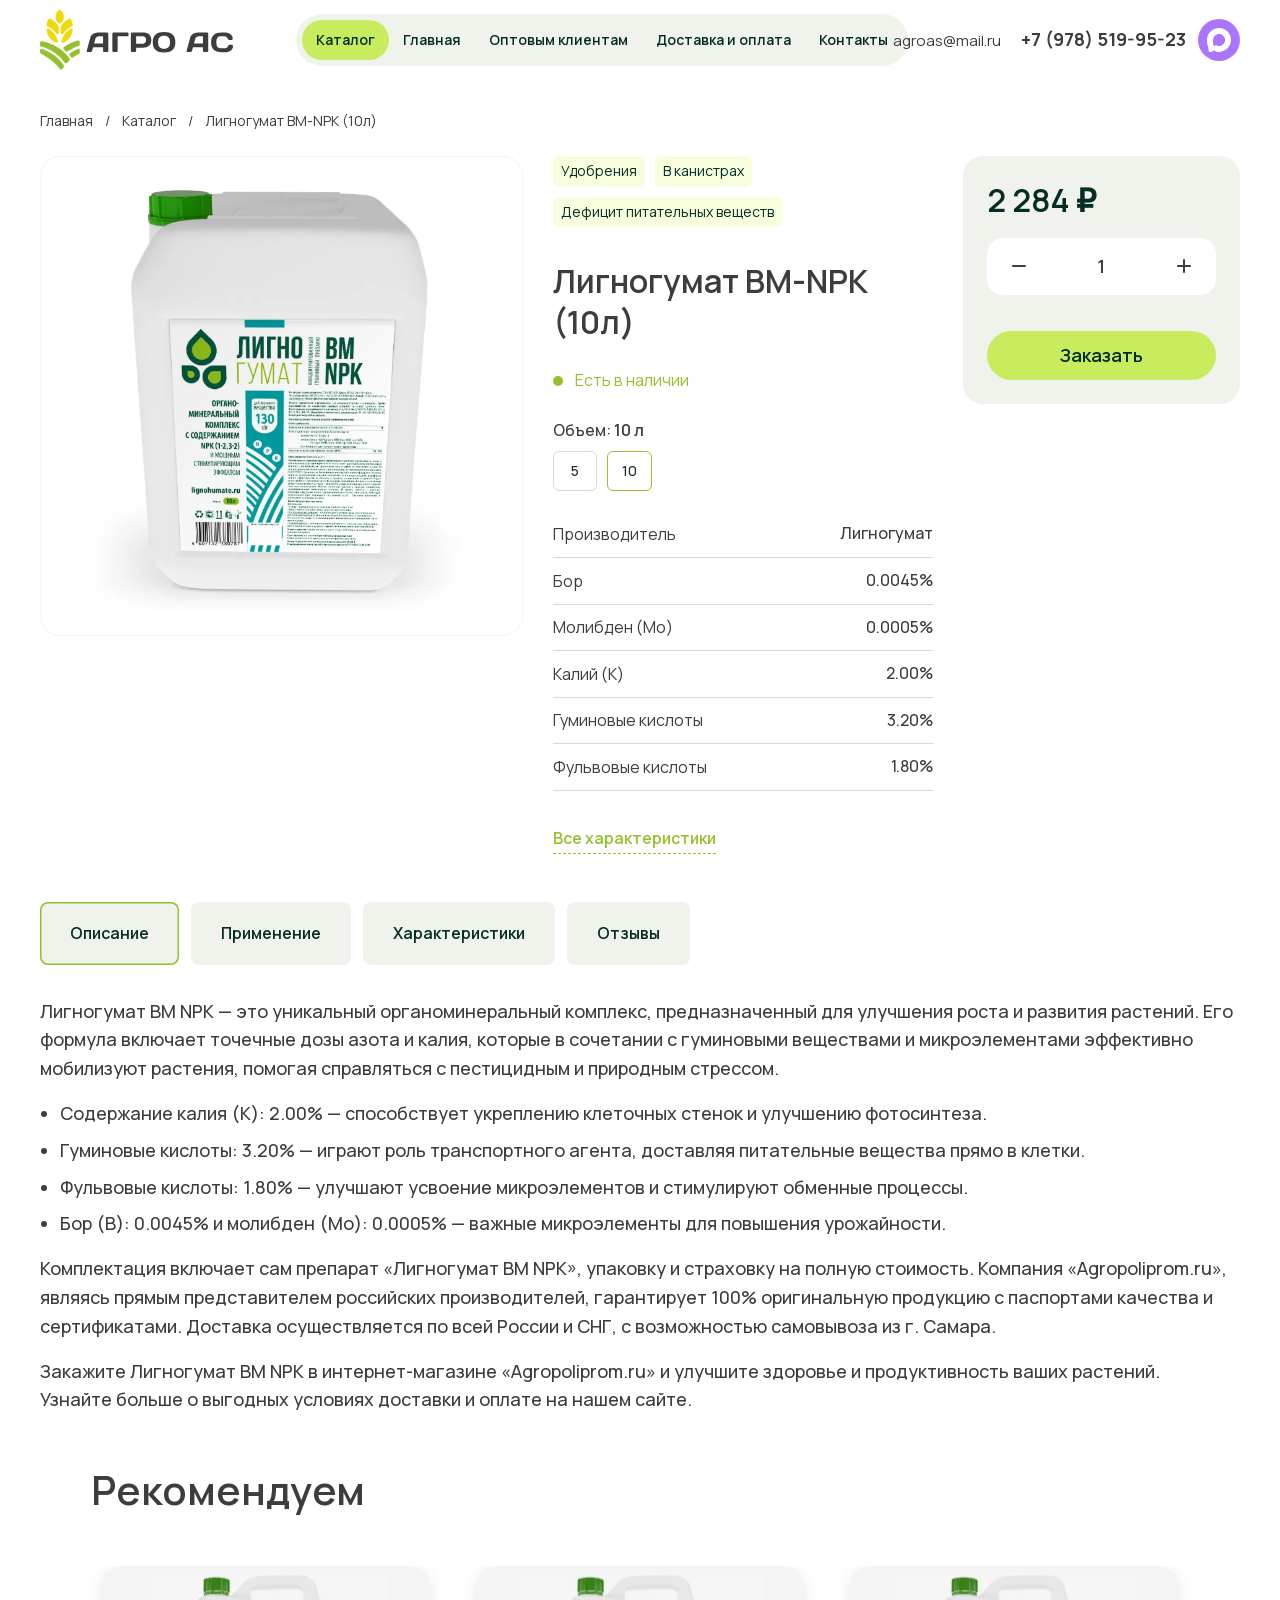
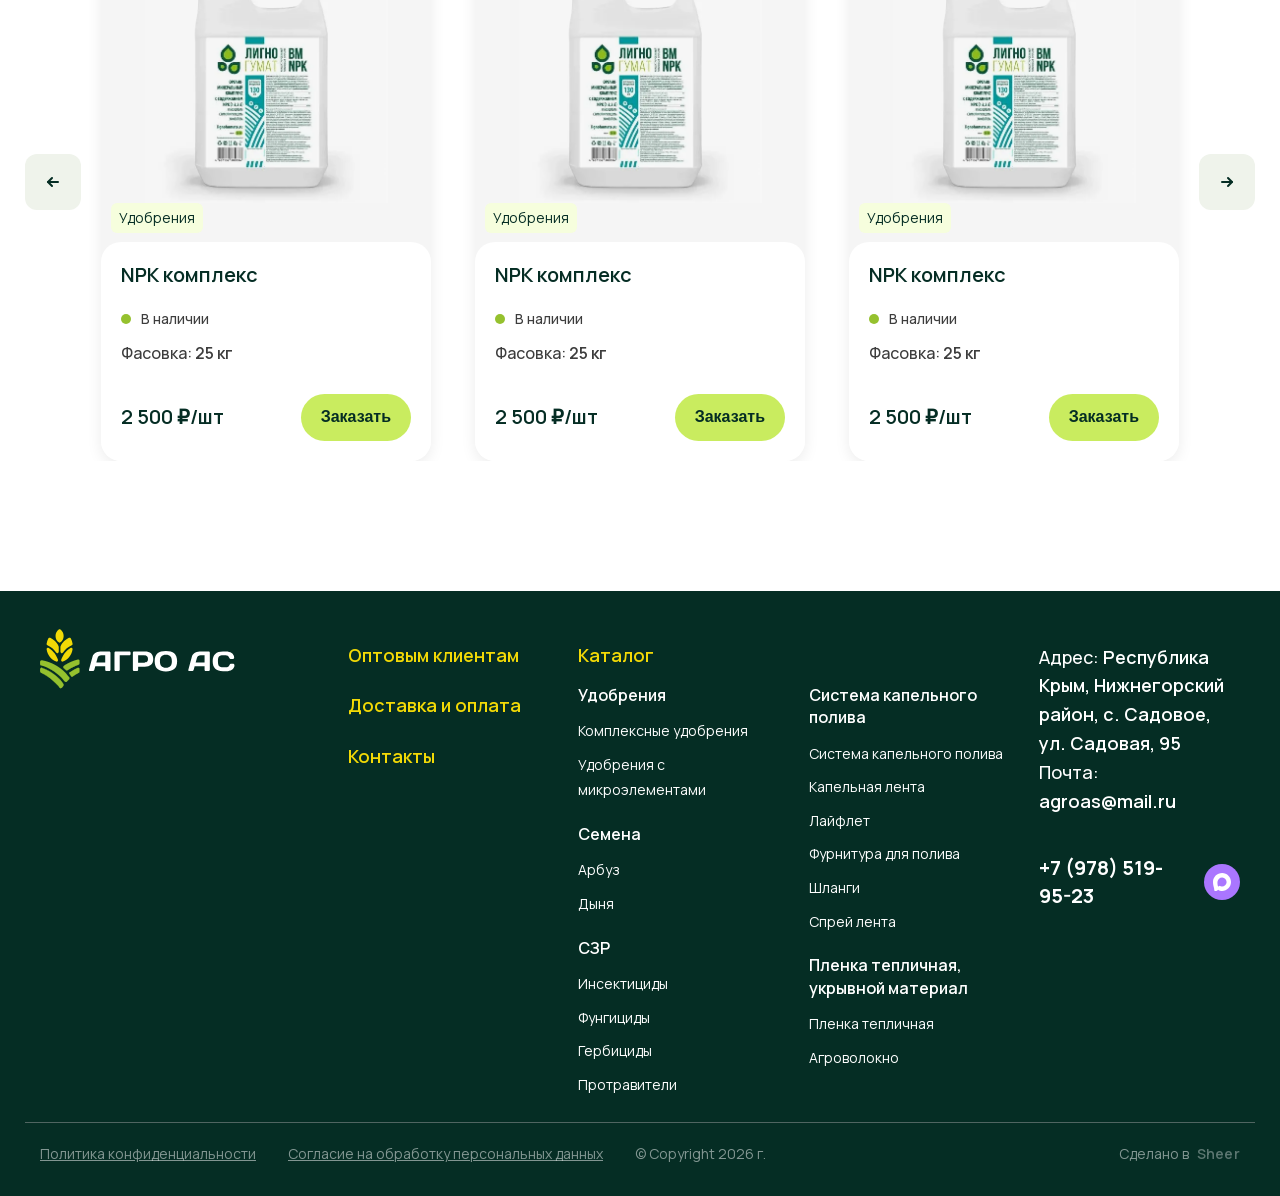
==== commit 2574ab7d: "Добавлена страница каталога, мобильный фильтр и ссылки на карточках товара. Страница category.html с" ====
--- a/card.html
+++ b/card.html
@@ -16,8 +16,8 @@
 	<link rel="stylesheet" href="libs/fancybox-master/dist/jquery.fancybox.min.css" />
 	<link rel="stylesheet" href="libs/slick-1.5.9/slick/slick.css" />
 	<link rel="stylesheet" href="css/fonts.css?ver=1.0" />
-	<link rel="stylesheet" href="css/main.css?ver=7.1" />
-	<link rel="stylesheet" href="css/media.css?ver=5.8" />
+	<link rel="stylesheet" href="css/main.css?ver=7.8" />
+	<link rel="stylesheet" href="css/media.css?ver=5.9" />
 </head>
 <body class="wrapper__default">
 
@@ -34,7 +34,7 @@
 					<div class="col header__nav-col d-none d-lg-block">
 						<nav class="menu-pills">
 							<ul class="menu-pills__list">
-								<li><a href="#" class="btn-catalog active">Каталог</a></li>
+								<li><a href="category.html" class="btn-catalog active">Каталог</a></li>
 								<li><a href="index.html">Главная</a></li>
 								<li><a href="index.html#wholesale">Оптовым клиентам</a></li>
 								<li><a href="index.html#delivery">Доставка и оплата</a></li>
@@ -62,7 +62,7 @@
 			<div class="menu-mobile">
 				<nav class="menu-pills">
 					<ul class="menu-pills__list">
-						<li><a href="#" class="btn-catalog active">Каталог</a></li>
+						<li><a href="category.html" class="btn-catalog active">Каталог</a></li>
 						<li><a href="index.html">Главная</a></li>
 						<li><a href="index.html#wholesale">Оптовым клиентам</a></li>
 						<li><a href="index.html#delivery">Доставка и оплата</a></li>
@@ -87,7 +87,7 @@
 				<nav class="breadcrumbs" aria-label="Хлебные крошки">
 					<a href="index.html">Главная</a>
 					<span class="breadcrumbs__sep">/</span>
-					<a href="#">Каталог</a>
+					<a href="category.html">Каталог</a>
 					<span class="breadcrumbs__sep">/</span>
 					<span class="breadcrumbs__current">Лигногумат ВМ-NPK (10л)</span>
 				</nav>
@@ -254,144 +254,144 @@
 						<div class="products__slide">
 							<div class="item-product">
 								<div class="item-product__top">
-									<img src="img/product-1.png" alt="NPK комплекс">
-									<span class="item-product__tag">Удобрения</span>
-								</div>
-								<div class="item-product__body">
-									<div class="item-product__name">NPK комплекс</div>
-									<div class="item-product__meta">
-										<span class="item-product__status">В наличии</span>
-										<span class="item-product__pack">Фасовка: <strong>25 кг</strong></span>
-									</div>
-									<div class="item-product__footer">
-										<span class="item-product__price">2 500 ₽/шт</span>
-										<button type="button" class="btn-order">Заказать</button>
-									</div>
-								</div>
-							</div>
-						</div>
-						<div class="products__slide">
-							<div class="item-product">
-								<div class="item-product__top">
-									<img src="img/product-1.png" alt="NPK комплекс">
-									<span class="item-product__tag">Удобрения</span>
-								</div>
-								<div class="item-product__body">
-									<div class="item-product__name">NPK комплекс</div>
-									<div class="item-product__meta">
-										<span class="item-product__status">В наличии</span>
-										<span class="item-product__pack">Фасовка: <strong>25 кг</strong></span>
-									</div>
-									<div class="item-product__footer">
-										<span class="item-product__price">2 500 ₽/шт</span>
-										<button type="button" class="btn-order">Заказать</button>
-									</div>
-								</div>
-							</div>
-						</div>
-						<div class="products__slide">
-							<div class="item-product">
-								<div class="item-product__top">
-									<img src="img/product-1.png" alt="NPK комплекс">
-									<span class="item-product__tag">Удобрения</span>
-								</div>
-								<div class="item-product__body">
-									<div class="item-product__name">NPK комплекс</div>
-									<div class="item-product__meta">
-										<span class="item-product__status">В наличии</span>
-										<span class="item-product__pack">Фасовка: <strong>25 кг</strong></span>
-									</div>
-									<div class="item-product__footer">
-										<span class="item-product__price">2 500 ₽/шт</span>
-										<button type="button" class="btn-order">Заказать</button>
-									</div>
-								</div>
-							</div>
-						</div>
-						<div class="products__slide">
-							<div class="item-product">
-								<div class="item-product__top">
-									<img src="img/product-1.png" alt="NPK комплекс">
-									<span class="item-product__tag">Удобрения</span>
-								</div>
-								<div class="item-product__body">
-									<div class="item-product__name">NPK комплекс</div>
-									<div class="item-product__meta">
-										<span class="item-product__status">В наличии</span>
-										<span class="item-product__pack">Фасовка: <strong>25 кг</strong></span>
-									</div>
-									<div class="item-product__footer">
-										<span class="item-product__price">2 500 ₽/шт</span>
-										<button type="button" class="btn-order">Заказать</button>
-									</div>
-								</div>
-							</div>
-						</div>
-						<div class="products__slide">
-							<div class="item-product">
-								<div class="item-product__top">
-									<img src="img/product-1.png" alt="NPK комплекс">
-									<span class="item-product__tag">Удобрения</span>
-								</div>
-								<div class="item-product__body">
-									<div class="item-product__name">NPK комплекс</div>
-									<div class="item-product__meta">
-										<span class="item-product__status">В наличии</span>
-										<span class="item-product__pack">Фасовка: <strong>25 кг</strong></span>
-									</div>
-									<div class="item-product__footer">
-										<span class="item-product__price">2 500 ₽/шт</span>
-										<button type="button" class="btn-order">Заказать</button>
-									</div>
-								</div>
-							</div>
-						</div>
-						<div class="products__slide">
-							<div class="item-product">
-								<div class="item-product__top">
-									<img src="img/product-1.png" alt="NPK комплекс">
-									<span class="item-product__tag">Удобрения</span>
-								</div>
-								<div class="item-product__body">
-									<div class="item-product__name">NPK комплекс</div>
-									<div class="item-product__meta">
-										<span class="item-product__status">В наличии</span>
-										<span class="item-product__pack">Фасовка: <strong>25 кг</strong></span>
-									</div>
-									<div class="item-product__footer">
-										<span class="item-product__price">2 500 ₽/шт</span>
-										<button type="button" class="btn-order">Заказать</button>
-									</div>
-								</div>
-							</div>
-						</div>
-						<div class="products__slide">
-							<div class="item-product">
-								<div class="item-product__top">
-									<img src="img/product-1.png" alt="NPK комплекс">
-									<span class="item-product__tag">Удобрения</span>
-								</div>
-								<div class="item-product__body">
-									<div class="item-product__name">NPK комплекс</div>
-									<div class="item-product__meta">
-										<span class="item-product__status">В наличии</span>
-										<span class="item-product__pack">Фасовка: <strong>25 кг</strong></span>
-									</div>
-									<div class="item-product__footer">
-										<span class="item-product__price">2 500 ₽/шт</span>
-										<button type="button" class="btn-order">Заказать</button>
-									</div>
-								</div>
-							</div>
-						</div>
-						<div class="products__slide">
-							<div class="item-product">
-								<div class="item-product__top">
-									<img src="img/product-1.png" alt="NPK комплекс">
-									<span class="item-product__tag">Удобрения</span>
-								</div>
-								<div class="item-product__body">
-									<div class="item-product__name">NPK комплекс</div>
+									<a href="card.html" class="item-product__image"><img src="img/product-1.png" alt="NPK комплекс"></a>
+									<span class="item-product__tag">Удобрения</span>
+								</div>
+								<div class="item-product__body">
+									<a href="card.html" class="item-product__name">NPK комплекс</a>
+									<div class="item-product__meta">
+										<span class="item-product__status">В наличии</span>
+										<span class="item-product__pack">Фасовка: <strong>25 кг</strong></span>
+									</div>
+									<div class="item-product__footer">
+										<span class="item-product__price">2 500 ₽/шт</span>
+										<button type="button" class="btn-order">Заказать</button>
+									</div>
+								</div>
+							</div>
+						</div>
+						<div class="products__slide">
+							<div class="item-product">
+								<div class="item-product__top">
+									<a href="card.html" class="item-product__image"><img src="img/product-1.png" alt="NPK комплекс"></a>
+									<span class="item-product__tag">Удобрения</span>
+								</div>
+								<div class="item-product__body">
+									<a href="card.html" class="item-product__name">NPK комплекс</a>
+									<div class="item-product__meta">
+										<span class="item-product__status">В наличии</span>
+										<span class="item-product__pack">Фасовка: <strong>25 кг</strong></span>
+									</div>
+									<div class="item-product__footer">
+										<span class="item-product__price">2 500 ₽/шт</span>
+										<button type="button" class="btn-order">Заказать</button>
+									</div>
+								</div>
+							</div>
+						</div>
+						<div class="products__slide">
+							<div class="item-product">
+								<div class="item-product__top">
+									<a href="card.html" class="item-product__image"><img src="img/product-1.png" alt="NPK комплекс"></a>
+									<span class="item-product__tag">Удобрения</span>
+								</div>
+								<div class="item-product__body">
+									<a href="card.html" class="item-product__name">NPK комплекс</a>
+									<div class="item-product__meta">
+										<span class="item-product__status">В наличии</span>
+										<span class="item-product__pack">Фасовка: <strong>25 кг</strong></span>
+									</div>
+									<div class="item-product__footer">
+										<span class="item-product__price">2 500 ₽/шт</span>
+										<button type="button" class="btn-order">Заказать</button>
+									</div>
+								</div>
+							</div>
+						</div>
+						<div class="products__slide">
+							<div class="item-product">
+								<div class="item-product__top">
+									<a href="card.html" class="item-product__image"><img src="img/product-1.png" alt="NPK комплекс"></a>
+									<span class="item-product__tag">Удобрения</span>
+								</div>
+								<div class="item-product__body">
+									<a href="card.html" class="item-product__name">NPK комплекс</a>
+									<div class="item-product__meta">
+										<span class="item-product__status">В наличии</span>
+										<span class="item-product__pack">Фасовка: <strong>25 кг</strong></span>
+									</div>
+									<div class="item-product__footer">
+										<span class="item-product__price">2 500 ₽/шт</span>
+										<button type="button" class="btn-order">Заказать</button>
+									</div>
+								</div>
+							</div>
+						</div>
+						<div class="products__slide">
+							<div class="item-product">
+								<div class="item-product__top">
+									<a href="card.html" class="item-product__image"><img src="img/product-1.png" alt="NPK комплекс"></a>
+									<span class="item-product__tag">Удобрения</span>
+								</div>
+								<div class="item-product__body">
+									<a href="card.html" class="item-product__name">NPK комплекс</a>
+									<div class="item-product__meta">
+										<span class="item-product__status">В наличии</span>
+										<span class="item-product__pack">Фасовка: <strong>25 кг</strong></span>
+									</div>
+									<div class="item-product__footer">
+										<span class="item-product__price">2 500 ₽/шт</span>
+										<button type="button" class="btn-order">Заказать</button>
+									</div>
+								</div>
+							</div>
+						</div>
+						<div class="products__slide">
+							<div class="item-product">
+								<div class="item-product__top">
+									<a href="card.html" class="item-product__image"><img src="img/product-1.png" alt="NPK комплекс"></a>
+									<span class="item-product__tag">Удобрения</span>
+								</div>
+								<div class="item-product__body">
+									<a href="card.html" class="item-product__name">NPK комплекс</a>
+									<div class="item-product__meta">
+										<span class="item-product__status">В наличии</span>
+										<span class="item-product__pack">Фасовка: <strong>25 кг</strong></span>
+									</div>
+									<div class="item-product__footer">
+										<span class="item-product__price">2 500 ₽/шт</span>
+										<button type="button" class="btn-order">Заказать</button>
+									</div>
+								</div>
+							</div>
+						</div>
+						<div class="products__slide">
+							<div class="item-product">
+								<div class="item-product__top">
+									<a href="card.html" class="item-product__image"><img src="img/product-1.png" alt="NPK комплекс"></a>
+									<span class="item-product__tag">Удобрения</span>
+								</div>
+								<div class="item-product__body">
+									<a href="card.html" class="item-product__name">NPK комплекс</a>
+									<div class="item-product__meta">
+										<span class="item-product__status">В наличии</span>
+										<span class="item-product__pack">Фасовка: <strong>25 кг</strong></span>
+									</div>
+									<div class="item-product__footer">
+										<span class="item-product__price">2 500 ₽/шт</span>
+										<button type="button" class="btn-order">Заказать</button>
+									</div>
+								</div>
+							</div>
+						</div>
+						<div class="products__slide">
+							<div class="item-product">
+								<div class="item-product__top">
+									<a href="card.html" class="item-product__image"><img src="img/product-1.png" alt="NPK комплекс"></a>
+									<span class="item-product__tag">Удобрения</span>
+								</div>
+								<div class="item-product__body">
+									<a href="card.html" class="item-product__name">NPK комплекс</a>
 									<div class="item-product__meta">
 										<span class="item-product__status">В наличии</span>
 										<span class="item-product__pack">Фасовка: <strong>25 кг</strong></span>
@@ -422,12 +422,12 @@
 		<footer class="footer">
 			<div class="container-fluid container-main">
 				<div class="row footer__top align-items-start">
-					<div class="col-auto footer__logo-col">
+					<div class="col-lg-3 footer__logo-col">
 						<a href="index.html" class="logo footer__logo">
 							<img src="img/logo.svg" alt="АГРО АС">
 						</a>
 					</div>
-					<div class="col footer__nav-wrap">
+					<div class="col-lg-9 footer__nav-wrap">
 						<div class="row align-items-start">
 							<div class="col-lg-3 col-md-6 footer__col">
 								<ul class="footer__menu">
--- a/css/main.css
+++ b/css/main.css
@@ -190,8 +190,8 @@
 
 .btn-main--outline {
 	background: transparent;
-	border: 1px solid #c9ec5f;
-	color: #c9ec5f;
+	border: 1px solid #052d24;
+	color: #052d24;
 }
 
 .btn-catalog {
@@ -414,6 +414,7 @@
 	padding: 6px;
 	border-radius: 100px;
 	background: rgba(255, 255, 255, 0.2);
+	width: max-content;
 }
 
 .menu-pills__list {
@@ -1037,6 +1038,17 @@
 	overflow: hidden;
 }
 
+.item-product__image {
+	display: flex;
+	flex: 1 1 auto;
+	align-items: center;
+	justify-content: center;
+	min-height: 0;
+	width: 100%;
+	overflow: hidden;
+	text-decoration: none;
+}
+
 .item-product__top img {
 	flex: 1 1 auto;
 	min-height: 0;
@@ -1048,7 +1060,20 @@
 	object-position: center;
 }
 
+a.item-product__name {
+	display: block;
+	color: #052d24;
+	text-decoration: none;
+}
+
+a.item-product__name:hover {
+	color: #052d24;
+	text-decoration: underline;
+}
+
 .item-product__tag {
+	position: relative;
+	z-index: 2;
 	align-self: flex-start;
 	flex-shrink: 0;
 	margin-top: auto;
@@ -1904,8 +1929,7 @@
 .product-page__gallery {
 	position: relative;
 	width: 100%;
-	max-width: 653px;
-	height: 602px;
+
 	border: 1px solid #f5f5f5;
 	border-radius: 20px;
 	background: #f5f5f5;
@@ -1915,11 +1939,8 @@
 
 .product-page__gallery img {
 	display: block;
-	width: 633px;
-	max-width: calc(100% - 20px);
-	height: auto;
-	max-height: 630px;
-	margin: -15px auto 0;
+	width: 100%;
+	height: auto;	
 	object-fit: contain;
 	object-position: center top;
 }
@@ -2366,10 +2387,6 @@
 	box-sizing: border-box;
 }
 
-.product-page__recommend .products__slider--recommend.slick-initialized {
-	padding-bottom: 0;
-}
-
 .product-page__recommend .products__slider--recommend.slick-initialized .item-product {
 	width: 100%;
 	max-width: 382px;
@@ -2489,10 +2506,7 @@
 	border-bottom: 1px solid rgba(156, 157, 157, 0.5);
 }
 
-.footer__logo-col {
-	padding-top: 20px;
-	margin-right: 76px;
-}
+
 
 .footer__logo {
 	display: block;
@@ -2845,9 +2859,9 @@
 }
 
 .btn-main--outline:hover {
-	background: rgba(201, 236, 95, 0.12);
-	border-color: #d4f073;
-	color: #d4f073;
+	background: rgba(5, 45, 36, 0.08);
+	border-color: #0a3d32;
+	color: #0a3d32;
 }
 
 .btn-catalog:hover,
@@ -3191,3 +3205,253 @@
 		transform: none !important;
 	}
 }
+
+/* Catalog page — Figma node 120:747 */
+.catalog-page {
+	padding-top: 30px;
+	padding-bottom: var(--section-pad);
+}
+
+.catalog-page__title {
+	margin: 0 0 20px;
+}
+
+.catalog-page__layout > [class*="col-"] {
+	margin-bottom: 0;
+}
+
+.catalog-page__sidebar-col {
+	padding-right: 24px;
+}
+
+.catalog-page__content-col {
+	min-width: 0;
+}
+
+.btn-main_filter {
+	display: none;
+}
+
+.catalog-sidebar {
+	width: 100%;
+	max-width: 382px;
+}
+
+.catalog-sidebar__item {
+	border-bottom: 1px solid #d9d9d9;
+}
+
+.catalog-sidebar__head {
+	display: flex;
+	align-items: center;
+	width: 100%;
+	padding: 20px 16px 20px 0;
+	border: none;
+	background: transparent;
+	text-align: left;
+	cursor: pointer;
+}
+
+.catalog-sidebar__name {
+	flex: 1 1 auto;
+	min-width: 0;
+	padding-right: 12px;
+	font-family: 'Manrope', Arial, sans-serif;
+	font-weight: 600;
+	font-size: 20px;
+	line-height: 130%;
+	color: var(--color-dark);
+}
+
+.catalog-sidebar__toggle {
+	display: inline-flex;
+	align-items: center;
+	justify-content: center;
+	flex-shrink: 0;
+	width: 24px;
+	height: 24px;
+	font-size: 14px;
+	line-height: 1;
+	color: var(--color-dark);
+	transition: transform 0.3s ease;
+}
+
+.catalog-sidebar__item--open .catalog-sidebar__toggle {
+	transform: rotate(180deg);
+}
+
+.catalog-sidebar__body {
+	display: none;
+	padding: 0 16px 20px 0;
+}
+
+.catalog-sidebar__item--open .catalog-sidebar__body {
+	display: block;
+}
+
+.catalog-sidebar__sub {
+	margin: 0;
+	padding: 0;
+	list-style: none;
+}
+
+.catalog-sidebar__sub li + li {
+	margin-top: 8px;
+}
+
+.catalog-sidebar__sub a {
+	display: inline-block;
+	font-family: 'Manrope', Arial, sans-serif;
+	font-weight: 500;
+	font-size: 18px;
+	line-height: 160%;
+	color: var(--color-text);
+	text-decoration: none;
+}
+
+.catalog-sidebar__sub a:hover {
+	color: var(--color-dark);
+}
+
+.catalog-page__sort {
+	margin-bottom: 24px;
+}
+
+.catalog-page__sort-field {
+	position: relative;
+	display: inline-block;
+}
+
+.catalog-page__sort-select {
+	display: block;
+	min-width: 160px;
+	padding: 0 28px 0 0;
+	border: none;
+	border-radius: 0;
+	background: transparent;
+	font-family: 'Manrope', Arial, sans-serif;
+	font-weight: 500;
+	font-size: 14px;
+	line-height: 160%;
+	color: var(--color-text);
+	cursor: pointer;
+	appearance: none;
+	-webkit-appearance: none;
+	-moz-appearance: none;
+}
+
+.catalog-page__sort-select:focus {
+	outline: none;
+}
+
+.catalog-page__sort-icon {
+	position: absolute;
+	top: 50%;
+	right: 0;
+	display: inline-flex;
+	align-items: center;
+	justify-content: center;
+	width: 24px;
+	height: 24px;
+	margin-top: -12px;
+	font-size: 12px;
+	line-height: 1;
+	color: var(--color-text);
+	pointer-events: none;
+}
+
+.catalog-page__grid {
+	margin-left: -12px;
+	margin-right: -12px;
+}
+
+.catalog-page__grid > .catalog-page__col {
+	padding-left: 12px;
+	padding-right: 12px;
+	margin-bottom: 24px;
+}
+
+.catalog-page .item-product {
+	width: 100%;
+	max-width: none;
+}
+
+
+.catalog-page__pager {
+	position: relative;
+	display: flex;
+	align-items: center;
+	justify-content: center;
+	min-height: 56px;
+	margin-top: 26px;
+}
+
+.catalog-page__pager-nums {
+	display: flex;
+	align-items: center;
+	justify-content: center;
+}
+
+.catalog-page__pager-nums .page-numbers {
+	margin: 0;
+	font-family: 'Manrope', Arial, sans-serif;
+	font-weight: 600;
+	font-size: 18px;
+	line-height: 130%;
+	color: var(--color-text);
+	text-decoration: none;
+}
+
+.catalog-page__pager-nums .page-numbers + .page-numbers {
+	margin-left: 49px;
+}
+
+.catalog-page__pager-nums .page-numbers:hover,
+.catalog-page__pager-nums .page-numbers.current {
+	color: var(--color-status);
+}
+
+.catalog-page__pager-arrow {
+	position: absolute;
+	top: 0;
+	display: inline-flex;
+	align-items: center;
+	justify-content: center;
+	width: 56px;
+	height: 56px;
+	padding: 0;
+	border: none;
+	border-radius: 15px;
+	background: var(--color-green-bg);
+	text-decoration: none;
+}
+
+.catalog-page__pager-arrow:hover {
+	background: #c9ec5f;
+}
+
+.catalog-page__pager-arrow.prev {
+	left: 0;
+}
+
+.catalog-page__pager-arrow.next {
+	right: 0;
+}
+
+.catalog-page__pager-icon {
+	display: inline-flex;
+	align-items: center;
+	justify-content: center;
+	width: 24px;
+	height: 24px;
+}
+
+.catalog-page__pager-icon img {
+	display: block;
+	width: 24px;
+	height: 24px;
+}
+
+.catalog-page__pager-arrow.prev .catalog-page__pager-icon img {
+	transform: scaleX(-1);
+}
--- a/css/media.css
+++ b/css/media.css
@@ -42,8 +42,8 @@
 @media (max-width: 1800px) {
 	.container-fluid.container-main,
 	.container-main {
-		padding-left: 100px;
-		padding-right: 100px;
+		padding-left: 30px;
+		padding-right: 30px;
 	}
 	.contacts__actions {
 		flex-wrap: wrap;
@@ -67,7 +67,7 @@
 
 @media (max-width: 1600px) {
 	.header__nav-col {
-		padding-left: 72px;
+		padding-left: 30px;
 	}
 
 	.header__email {
@@ -108,6 +108,9 @@
 	.btn-telegram {
 		width: 42px;
 		height: 42px;
+	}
+	.products__slider.slick-initialized .products__slide {
+		margin: 0 10px;
 	}
 
 }
@@ -565,8 +568,9 @@
 	.modal-wrap .item-form input {
 		font-size: 16px;
 	}
-	.products__slider.slick-initialized .products__slide {
-		margin: 0 10px;
+	
+	.contacts__map {
+		margin-top: 30px;
 	}
 	
 }
@@ -741,6 +745,25 @@
 	}
 }
 
+@media (max-width: 1479px) and (min-width: 1200px) {
+	.product-page__buy-top .product-page__price-col {
+		flex: 0 0 100%;
+		max-width: 100%;
+		padding-right: 0;
+		margin-bottom: 16px;
+	}
+
+	.product-page__buy-top .product-page__qty-col {
+		flex: 0 0 100%;
+		max-width: 100%;
+		overflow: visible;
+	}
+
+	.product-page__qty {
+		width: 100%;
+	}
+}
+
 @media (max-width: 1399px) {
 	.product-page__gallery {
 		max-width: none;
@@ -791,7 +814,89 @@
 	}
 }
 
+@media (max-width: 1199px) {
+	.catalog-page__sidebar-col {
+		padding-right: 15px;
+	}
+
+	.catalog-sidebar {
+		max-width: none;
+	}
+}
+
+@media (max-width: 992px) {
+	.catalog-page__sidebar-col {
+		margin-bottom: 0;
+	}
+
+	.btn-main_filter {
+		display: flex;
+		justify-content: space-between;
+		width: 100%;
+		margin-bottom: 20px;
+		padding-left: 25px;
+		padding-right: 25px;
+	}
+
+	.btn-main_filter.active .fal {
+		transform: rotate(180deg);
+	}
+
+	.catalog-sidebar {
+		display: none;
+		padding-bottom: 20px;
+	}
+
+	.catalog-page__title {
+		font-size: 28px;
+		margin-bottom: 16px;
+	}
+
+	.catalog-page__sort {
+		margin-bottom: 20px;
+	}
+
+	.catalog-page__pager-nums .page-numbers {
+		margin-left: 16px;
+		margin-right: 16px;
+	}
+}
+
+@media (min-width: 992px) {
+	.btn-main_filter {
+		display: none !important;
+	}
+
+	.catalog-sidebar {
+		display: block !important;
+	}
+}
+
 @media (max-width: 576px) {
+	.catalog-page__pager {
+		min-height: 48px;
+		margin-top: 20px;
+	}
+
+	.catalog-page__pager-arrow {
+		width: 48px;
+		height: 48px;
+	}
+
+	.catalog-page__pager-nums .page-numbers {
+		margin-left: 10px;
+		margin-right: 10px;
+		font-size: 16px;
+	}
+
+	.catalog-sidebar__name {
+		font-size: 18px;
+	}
+
+	.catalog-sidebar__sub a {
+		font-size: 16px;
+	}
+
 	.breadcrumbs {
 		margin-bottom: 16px;
 		font-size: 13px;
